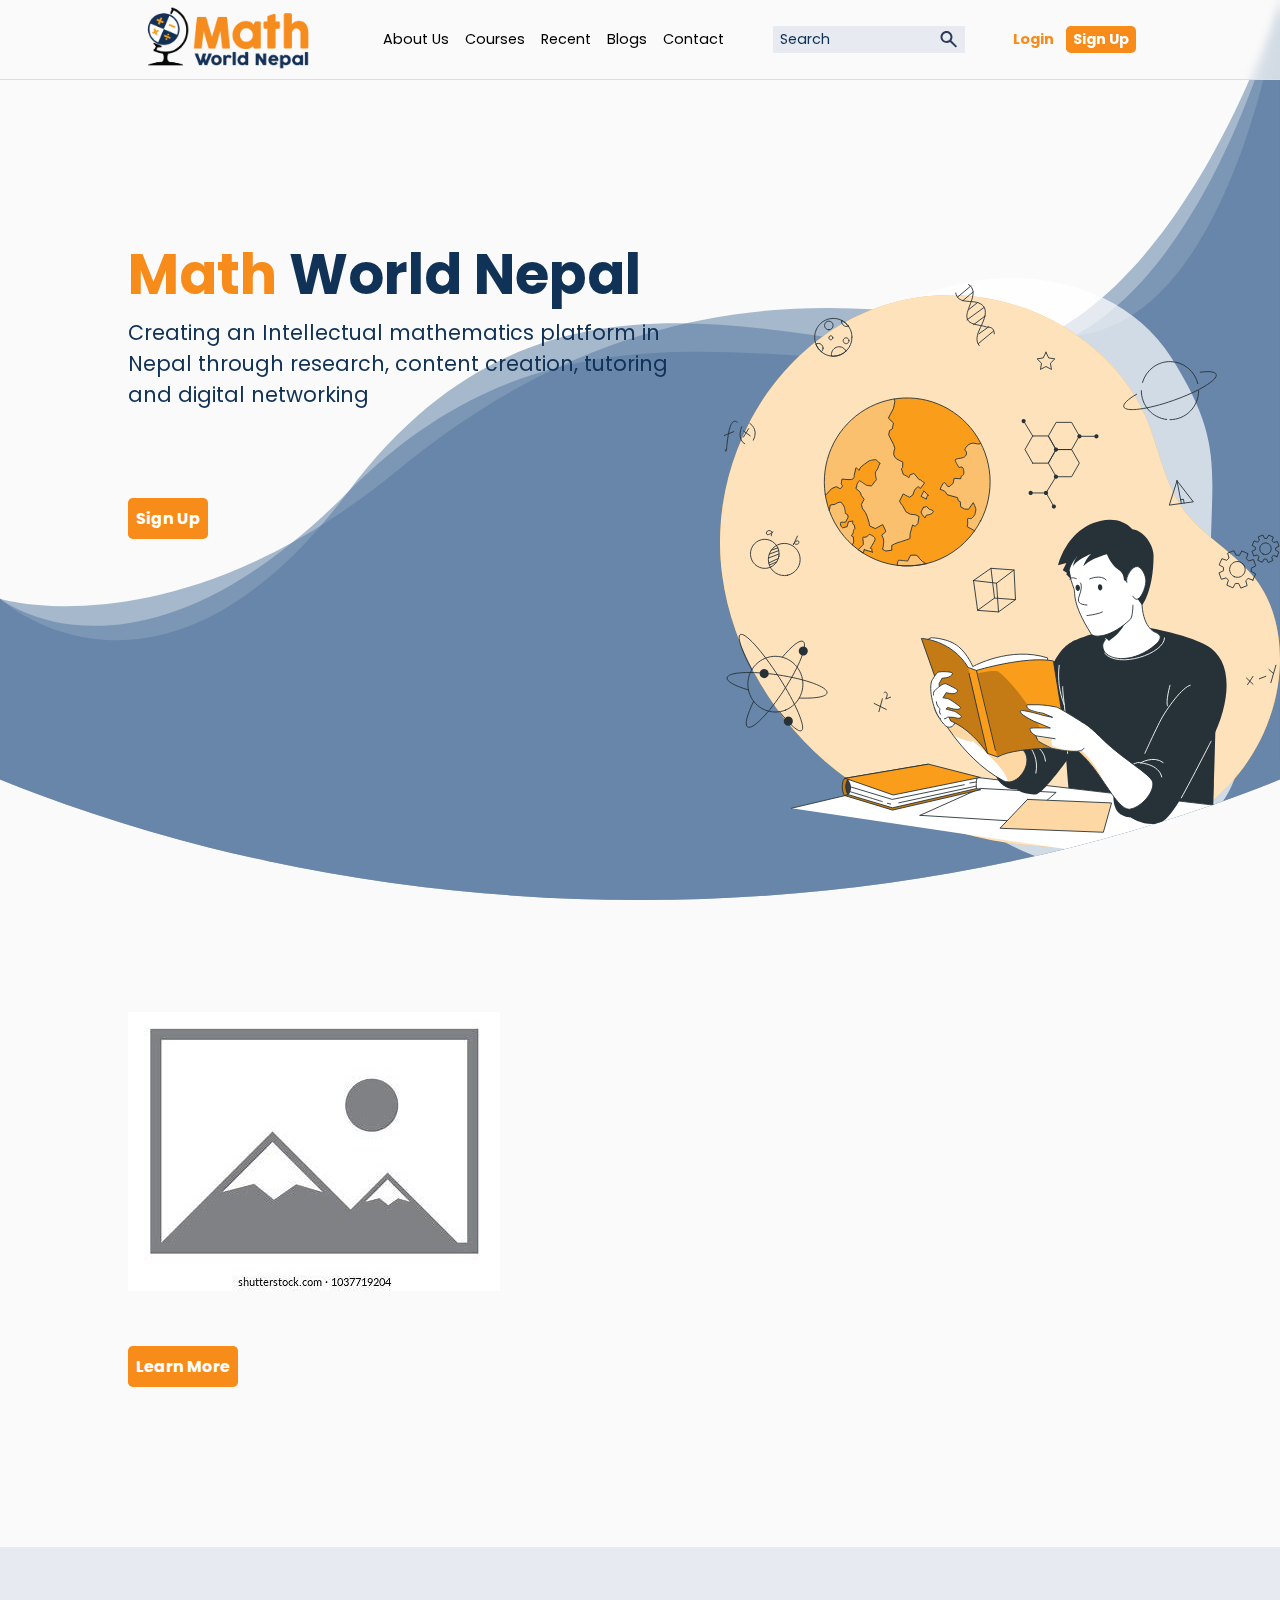
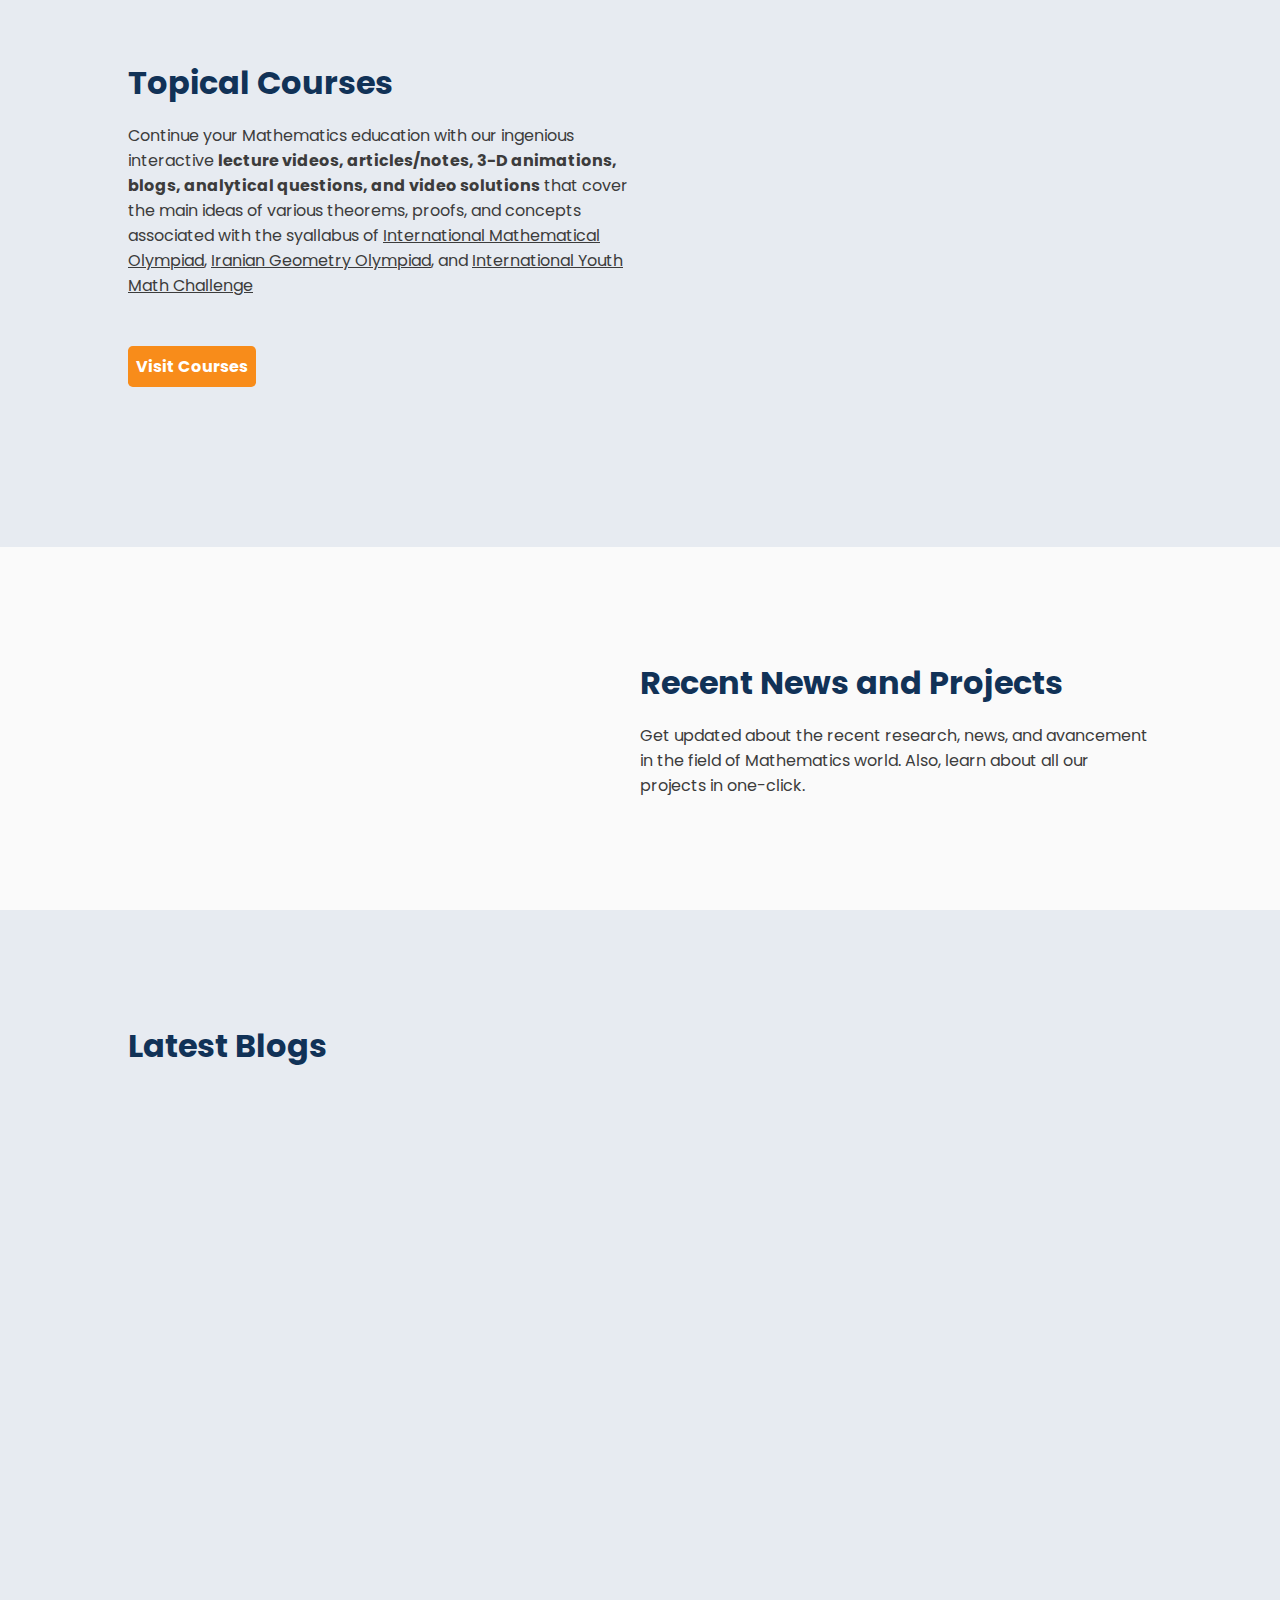
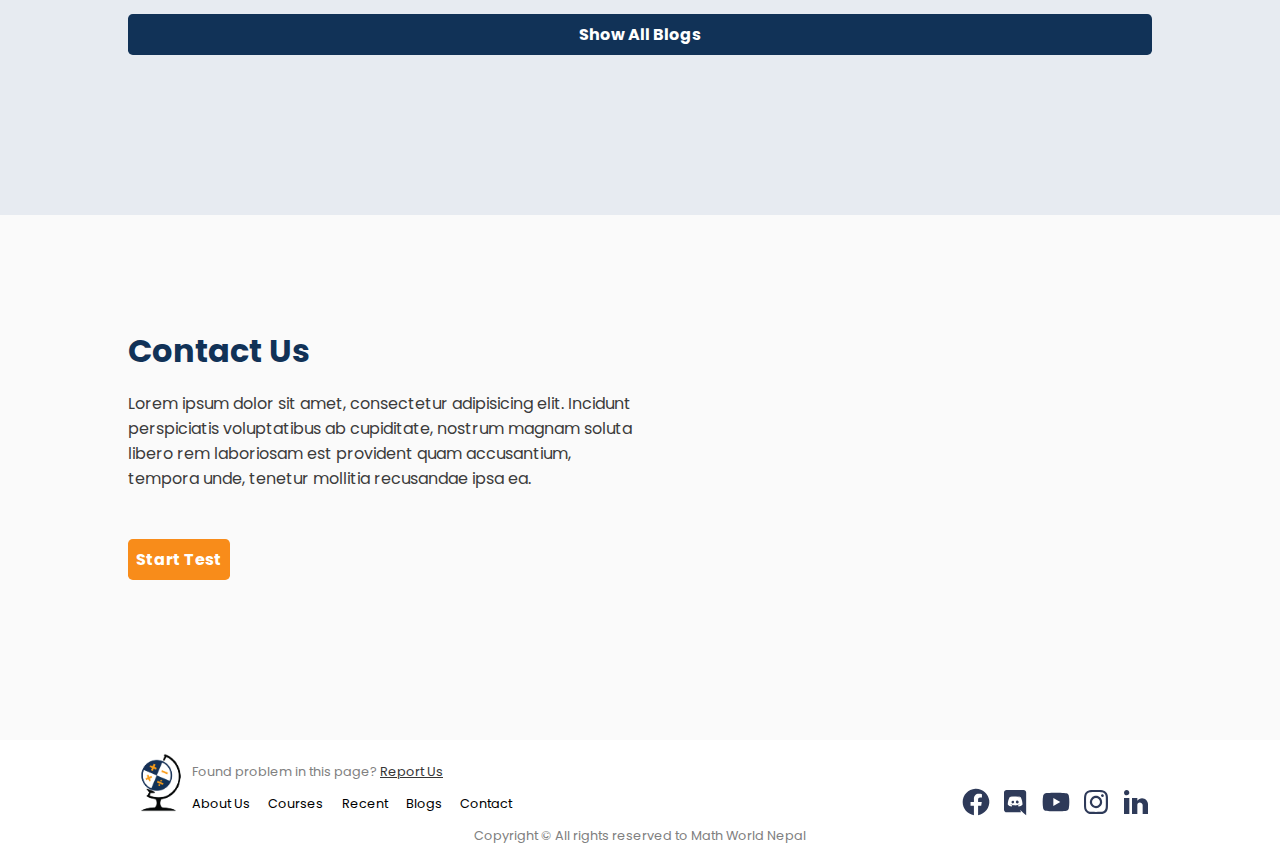
==== index.html @ f4b4bab0 "Additional Improvement on the landing page" ====
<!DOCTYPE html>
<html lang="en">
  <head>
    <meta charset="UTF-8" />
    <meta http-equiv="X-UA-Compatible" content="IE=edge" />
    <meta name="viewport" content="width=device-width, initial-scale=1.0" />
    <title>Math World Nepal</title>
    <link rel="stylesheet" href="./css/style.css" />
    <link rel="stylesheet" href="./css/index.css" />
    <link
      rel="shortcut icon"
      href="./images/footer-image.png"
      type="image/x-icon"
    />

    <link href="https://unpkg.com/aos@2.3.1/dist/aos.css" rel="stylesheet" />
  </head>
  <body>
    <div id="nav-bar">
      <span class="logo">
        <img src="./images/logo.png" alt="logo" />
      </span>

      <nav class="hidden">
        <ul>
          <li><a>About Us</a></li>
          <li><a>Courses</a></li>
          <li><a>Recent</a></li>
          <li><a>Blogs</a></li>
          <li><a>Contact</a></li>
        </ul>
      </nav>
      <div class="search-bar">
        <input type="text" name="search-value" placeholder="Search" />
        <img
          src="images/search-icon.svg"
          alt="search-icon"
          class="icon search-icon"
        />
      </div>
      <div id="account-login">
        <button class="secondary-button">Login</button>
        <button class="primary-button">Sign Up</button>
      </div>
      <i class="icon hamburger-icon"></i>
    </div>

    <section class="main">
      <header>
        <h1 class="title-text"><span class="math">Math</span> World Nepal</h1>
        <p>
          Creating an Intellectual mathematics platform in Nepal through
          research, content creation, tutoring and digital networking
        </p>
      </header>
      <button class="primary-button">Sign Up</button>
      <img
        src="./images/boy-reading-illustration.svg"
        alt="A boy reading a book"
        data-aos="fade-up-left"
        data-aos-easing="ease-out"
        data-aos-duration="2000"
      />
    </section>
    <section class="video-introduction">
      <img src="./images/placeholder-image.jpg" />
      <button class="primary-button">Learn More</button>
      <!-- indroduction video goes here -->
    </section>
    <section class="topical-courses">
      <h2>Topical Courses</h2>
      <p>
        Continue your Mathematics education with our ingenious interactive
        <span
          >lecture videos, articles/notes, 3-D animations, blogs, analytical
          questions, and video solutions</span
        >
        that cover the main ideas of various theorems, proofs, and concepts
        associated with the syallabus of
        <a href="https://www.imo-official.org" target="_blank"
          >International Mathematical Olympiad</a
        >,
        <a href="https://igo-official.ir" d target="_blank"
          >Iranian Geometry Olympiad</a
        >, and
        <a href="https://iymc.info/en/" target="_blank"
          >International Youth Math Challenge</a
        >
      </p>
      <button class="primary-button">Visit Courses</button>
      <div
        class="courses-image"
        data-aos="fade-down"
        data-aos-anchor-placement="center-bottom"
        data-aos-duration="1000"
        data-aos-easing="ease-out"
      >
        <div class="card">
          <img src="./images/geometry.png" alt="" />
          <h6>Geometry</h6>
          <ul>
            <li>Straight Lines</li>
            <li>Trigonometry</li>
            <li>Solution of Triangles</li>
            <li>Operation of Circles</li>
            <li>Theorems</li>
          </ul>
        </div>
        <div class="card">
          <img src="./images/algebra.png" alt="" />
          <h6>Algebra</h6>
          <ul>
            <li>Polynomials</li>
            <li>Quadratic Functions</li>
            <li>Maxima and Minia</li>
            <li>Solving Graphically</li>
            <li>RM-HM-GM-HM</li>
          </ul>
        </div>
        <div class="card">
          <img src="./images/combinatorics.png" alt="" />
          <h6>Combinatorics</h6>
          <ul>
            <li>Set Theory</li>
            <li>Probability</li>
            <li>Permutations</li>
            <li>Combinations</li>
            <li>Graph Theory</li>
          </ul>
        </div>
        <div class="card">
          <img src="./images/numbertheory.png" alt="" />
          <h6>Number Theory</h6>
          <ul>
            <li>Divisibility</li>
            <li>GCD and LCM</li>
            <li>Modular Arithmetic</li>
            <li>Fermat's Theorem</li>
            <li>Diophintine Equations</li>
          </ul>
        </div>
      </div>
    </section>
    <section class="video-lectures">
      <h2>Recent News and Projects</h2>
      <p>
        Get updated about the recent research, news, and avancement in the field
        of Mathematics world. Also, learn about all our projects in one-click.
      </p>
    </section>
    <section class="blogs">
      <h2>Latest Blogs</h2>
      <div class="container">
        <div
          class="blog-card"
          data-aos="fade-left"
          data-aos-duration="600"
          data-aos-anchor-placement="top-bottom"
          data-aos-delay="100"
        >
          <img src="images/placeholder-image.jpg" />
          <h4>Heading/Title</h4>
          <p>
            Lorem ipsum dolor sit amet consectetur, adipisicing elit. Ab fuga
            expedita eum explicabo obcaecati recusandae quas error,
            exercitationem hic incidunt eligendi, pariatur dolore cumque beatae,
            facere impedit officiis dolores temporibus! Magnam reprehenderit
            doloribus provident beatae, aperiam dolorem ipsum corrupti explicabo
            officiis iste rerum, eos fugit accusamus deserunt sint excepturi
            distinctio aliquid veritatis iure ab ipsa quo molestiae vel. Sint,
            quia!
          </p>
          <div class="author-details">
            <img class="profile-pic" src="images/user-circle-icon.svg" />
            <span><b class="author-name">Name Surname</b> on</span>
            <span class="publish-date">9 May, 2021</span>
          </div>
        </div>
      </div>
      <button class="primary-button">Show All Blogs</button>
    </section>
    <section class="quiz">
      <h2>Contact Us</h2>
      <p>
        Lorem ipsum dolor sit amet, consectetur adipisicing elit. Incidunt
        perspiciatis voluptatibus ab cupiditate, nostrum magnam soluta libero
        rem laboriosam est provident quam accusantium, tempora unde, tenetur
        mollitia recusandae ipsa ea.
      </p>
      <button class="primary-button">Start Test</button>
    </section>
    <footer class="page-footer">
      <span class="logo">
        <img src="./images/footer-image.png" alt="logo" />
      </span>
      <span class="report-message"
        >Found problem in this page? <a>Report Us</a></span
      >
      <nav>
        <ul class="page-links">
          <li><a>About Us</a></li>
          <li><a>Courses</a></li>
          <li><a>Recent</a></li>
          <li><a>Blogs</a></li>
          <li><a>Contact</a></li>
        </ul>
        <ul class="social-links">
          <li>
            <a
              ><img
                class="icon facebook"
                src="/images/social-media-icons.svg"
                alt="facebook"
            /></a>
          </li>
          <li>
            <a
              ><img
                class="icon discord"
                src="/images/social-media-icons.svg"
                alt="discord"
            /></a>
          </li>
          <li>
            <a
              ><img
                class="icon youtube"
                src="/images/social-media-icons.svg"
                alt="youtube"
            /></a>
          </li>
          <li>
            <a
              ><img
                class="icon instagram"
                src="/images/social-media-icons.svg"
                alt="instagram"
            /></a>
          </li>
          <li>
            <a
              ><img
                class="icon linkedin"
                src="/images/social-media-icons.svg"
                alt="linkedin"
            /></a>
          </li>
        </ul>
      </nav>
      <span class="copyright-text"
        >Copyright &copy; All rights reserved to Math World Nepal</span
      >
    </footer>
    <script src="https://unpkg.com/aos@2.3.1/dist/aos.js"></script>
    <script src="script/style.js"></script>
    <script>
      AOS.init();
    </script>
  </body>
</html>
---- css/style.css ----
@import url("https://fonts.googleapis.com/css2?family=Poppins:ital,wght@0,400;0,700;1,400&display=swap");

*,
*::before,
*::after {
  padding: 0;
  margin: 0;
  box-sizing: border-box;
}
:root {
  font-size: 16px;
  --bg-color-body: #fafafa;
  --bg-color-second: #e7ebf1;
  --color-accent: #f88c1a;
  --color-header: #113257;
}
body {
  font-family: "Poppins", sans-serif;
  background-color: var(--bg-color-body);
}

#nav-bar {
  width: 100%;
  height: 3rem;
  padding: 0 1rem;
  border-bottom: 1px solid #dedede;
  background-color: #fafafabb;
  backdrop-filter: blur(4px);

  display: flex;
  flex-flow: row nowrap;
  align-items: center;

  position: fixed;
  top: 0;
  z-index: 1;
}
#nav-bar > * {
  margin-right: 1rem;
}
#nav-bar > *:last-child {
  margin-right: 0;
}
#nav-bar .logo {
  height: 100%;
  margin-right: auto;
  cursor: pointer;
}
#nav-bar .logo img {
  height: 100%;
}
#nav-bar .search-bar input {
  display: none;
  background-color: #e7ebf1;
  height: 1.7rem;
  width: 100%;
  border: unset;
  padding: 0 0.5em;
  font: inherit;
}
#nav-bar .search-bar .icon {
  width: 2rem;
  height: 2rem;
  display: block;
}
#nav-bar .search-bar input::placeholder {
  color: var(--color-header);
}

#nav-bar nav.hidden {
  clip-path: circle(0 at 90% -1rem);
}
#nav-bar nav {
  display: block;
  clip-path: circle(110vh at 90% -1rem);
  margin: 3rem 0 0 0;
  position: fixed;
  top: 0;
  right: 0;
  width: 15rem;
  height: 100vh;
  z-index: 5;
  background-color: #dedede;
  opacity: 0.9;
  transition: clip-path 0.1s ease-in-out;
}
#nav-bar nav ul {
  width: 100%;
  list-style: none;
}
#nav-bar nav ul li {
  width: 100%;
  height: 3rem;
  line-height: 3rem;
  text-align: right;
}
#nav-bar nav ul li a {
  display: block;
  text-decoration: none;
  font: inherit;
  width: 100%;
  height: 100%;
  cursor: pointer;
  padding-right: 1rem;
}
#nav-bar nav ul li a:hover {
  background: #ffffff65;
}

#account-login {
  cursor: pointer;
}
#account-login::before {
  content: "";
  width: 2rem;
  height: 2rem;
  display: block;
  background-image: url(../images/user-circle-icon.svg);
  background-position: center;
  background-size: contain;
}
#account-login > button {
  display: none;
  padding: 0.2em 0.5em;
}
#nav-bar .icon {
  cursor: pointer;
}

/*  Math World title text style*/
.title-text {
  color: var(--color-header);
  font-weight: bold;
}
.title-text .math {
  color: var(--color-accent);
}

/*   Icons any <i> having icon class*/
i.icon {
  display: block;
  height: 2rem;
  width: 2rem;
  background-position: center;
  background-size: contain;
  background-repeat: no-repeat;
}
i.icon.search-icon {
  background-image: url(../images/search-icon.svg);
}
i.icon.hamburger-icon {
  background-image: url(../images/hamburger-icon.svg);
}
i.icon.hamburger-icon.active {
  /*image changes to cross when active*/
  background-image: url(../images/close_big.svg);
}

/* Buttons  */
button,
.button {
  font: inherit;
  font-weight: bold;
  padding: 0.5em;
  border: unset;
  border-radius: 0.3rem;
  cursor: pointer;
}
button.disabled,
.button.disabled {
  filter: saturate(0.1);
}

button.primary-button,
.button.primary-button {
  color: white;
  background-color: var(--color-accent);
}
button.primary-button:hover,
.button.primary-button:hover {
  filter: brightness(0.95);
}

button.secondary-button,
.button.secondary-button {
  color: var(--color-accent);
  background: transparent;
}
button.secondary-button:hover,
.button.secondary-button:hover {
  text-decoration: underline;
}

/* footer  */
.page-footer {
  display: grid;
  grid:
    "logo report" 2rem
    "logo nav" 2rem
    "copyright copyright" 2rem
    / 4rem auto;
  align-items: center;

  padding: 1rem;
  background-color: white;
  font-size: 0.8rem;
}
.page-footer > .logo {
  grid-area: logo;
}
.page-footer > .logo > img {
  width: 100%;
}
.page-footer > .report-message {
  grid-area: report;
  color: #818181;
}
.page-footer > .report-message a {
  color: #363636;
  text-decoration: underline;
}

.page-footer > nav {
  grid-area: nav;

  display: flex;
  flex-flow: row wrap;
  justify-content: space-between;
}
.page-footer > nav > ul {
  display: flex;
  list-style: none;
  justify-content: space-between;
  align-items: center;
}
.page-footer .page-links {
  flex-basis: 20rem;
  margin-right: 2rem;
}
.page-footer .social-links {
  flex-basis: 12rem;
}

.social-links .icon {
  width: 1.5rem;
  height: 1.5rem;
  object-fit: cover;
}
.icon.facebook {
  object-position: 0% 0%;
}
.icon.discord {
  object-position: 25% 0%;
}
.icon.youtube {
  object-position: 50% 0%;
}
.icon.instagram {
  object-position: 75% 0%;
}
.icon.linkedin {
  object-position: 100% 0%;
}

.page-footer > .copyright-text {
  grid-area: copyright;
  text-align: center;

  color: #808080;
}

@media screen and (min-width: 425px) {
  #nav-bar .search-bar {
    flex: 1 0 6rem;
    max-width: 12rem;
    position: relative;
  }
  #nav-bar .search-bar input {
    display: unset;
  }
  #nav-bar .search-bar .icon {
    height: 1.5rem;
    position: absolute;
    top: 0.1rem;
    right: 0;
  }
}

@media screen and (min-width: 1077px) {
  #nav-bar {
    height: 5rem;
    font-size: 0.9rem;

    justify-content: space-between;
  }
  #nav-bar .logo {
    max-height: 100%;
    margin-right: 0.5rem;
  }
  #nav-bar .logo img {
    height: 100%;
  }

  #nav-bar nav.hidden {
    clip-path: unset;
  }
  #nav-bar nav {
    margin: 0 1rem;
    clip-path: unset;
    position: static;
    width: unset;
    height: unset;
    z-index: 0;
    background-color: transparent;
    opacity: 1;
  }
  #nav-bar nav ul {
    width: unset;
    list-style: none;
    display: flex;
    justify-content: space-between;
    align-items: center;
  }
  #nav-bar nav ul li {
    width: unset;
    height: unset;
    line-height: unset;
    text-align: left;
    margin: 0 0.5rem;
  }
  #nav-bar nav ul li a {
    width: auto;
    height: auto;
    padding: 0;
  }
  #nav-bar nav ul li a:hover {
    background: transparent;
    text-decoration: underline;
  }

  #account-login {
    cursor: default;
  }
  #account-login::before {
    display: none;
  }
  #account-login > button {
    display: unset;
  }
  #nav-bar .icon.hamburger-icon {
    display: none;
  }

  .page-footer {
    padding-left: 10vw;
    padding-right: 10vw;
  }
  .page-footer .social-links .icon {
    width: 2rem;
    height: 2rem;
  }
}

@media screen and (min-width: 930px) {
  #nav-bar {
    padding: 0 10vw;
  }
}
---- css/index.css ----
section {
  width: 100%;
  padding: 5rem 0;
  overflow: hidden;
}
section h2 {
  color: var(--color-header);
  font-size: 2rem;
  font-weight: bold;
  text-align: center;
  margin: 0 0 3rem 0;
}
section p {
  text-align: center;
  margin: 1rem;
  color: #3c3c3c;
  overflow: hidden;
}
section button {
  display: block;
  margin: 2rem auto;
}
section.main {
  height: 100vh;
  min-height: 40rem;
  color: var(--color-header);
  clip-path: ellipse(100vmax 100% at 50% 0%);

  background-image: url(../images/background.svg);
  background-repeat: no-repeat;
  background-size: cover;
}
section.main header .title-text {
  font-size: 2rem;
  text-align: center;
}
section.main header p {
  color: var(--color-header);
  font-size: 1.2rem;
  margin: 1rem 2rem 2rem 2rem;
}
section.main button {
  display: none;
}
section.main img {
  display: block;
  margin: auto;
  width: 100vmin;
  max-width: 35rem;
}

section.topical-courses {
  background-color: var(--bg-color-second);
  overflow: visible;
}

section.topical-courses span {
  font-weight: bold;
}
section.topical-courses a {
  color: inherit;
}
section.topical-courses a:hover {
  background: #ffffff65;
}
section.topical-courses .courses-image {
  width: 15rem;
  height: 23rem;
  margin: 4rem auto -8rem auto;

  display: grid;
  grid-template: 1fr 1fr/ 1fr 1fr;
  grid-gap: 1rem;
}
section.topical-courses .courses-image .card {
  font-size: 0.5rem;
  background-color: var(--bg-color-second);
  border-radius: 0.5rem;
  overflow: hidden;
  position: relative;
  box-shadow: 0 0 2rem -1rem;
}
section.topical-courses .courses-image .card img {
  width: 100%;
}
section.topical-courses .courses-image .card h6 {
  color: #000;
  font-size: 0.7rem;
  font-weight: bold;
  margin: 0 0.5rem;
}
section.topical-courses .courses-image .card ul {
  color: black;
  list-style-position: inside;
  list-style-type: disc;
  margin-left: 0.5rem;
}

section.blogs {
  background-color: var(--bg-color-second);
}
section.blogs button {
  width: 17rem;
  background-color: var(--color-header);
}

.blog-card {
  margin: auto;
  width: 17rem;
  height: 30rem;
  border-radius: 1rem;
  overflow: hidden;
  box-shadow: 0 0.5rem 1.5rem -0.5rem;

  display: flex;
  flex-flow: column nowrap;
  justify-content: space-between;
}
.blog-card > img {
  width: 100%;
  height: 40%;
  object-fit: cover;
}
.blog-card h4 {
  margin: 0.5rem 1rem;
  font-size: 1.2rem;
  font-weight: bold;
}
.blog-card p {
  flex: 4rem 1 0;

  margin: 0.5rem 1rem;
  text-align: left;
  font-size: 0.9em;
}
.blog-card .author-details {
  height: 2rem;
  margin: 1rem 0;

  font-size: 0.76em;
  color: #777;

  display: grid;
  grid-template: 1fr 1fr / 3rem auto;
}
.blog-card .author-details .profile-pic {
  grid-row: 1 / -1;
  width: 100%;
  height: 100%;
}
.blog-card .author-details .author-name {
  font-weight: bold;
  color: var(--color-header);
}
.blog-card .author-details .publish-date {
  font-weight: bold;
}

@media screen and (min-width: 770px) {
  section {
    padding: 7rem 10vw;
  }
  section > h2 {
    color: var(--color-header);
    font-size: 2rem;
    text-align: left;
    width: 50%;
    margin-bottom: 1rem;
  }
  section > p {
    text-align: left;
    margin: 0rem;
    width: 50%;
  }
  section button {
    display: block;
    margin: 3rem 0;
  }
  section.main {
    display: grid;
    grid-template: 1fr 1fr/ 60%;
    margin-right: 0;
    position: relative;
  }
  section.main header {
    align-self: center;
  }
  section.main header .title-text {
    text-align: left;
    font-size: 3.5rem;
    margin-top: 5rem;
    width: 95%;
  }
  section.main header p {
    text-align: left;
    font-size: 1.3rem;
    margin: 0;
    width: 90%;
  }
  section.main button {
    display: unset;
    align-self: flex-start;
    justify-self: flex-start;
  }
  section.main img {
    position: absolute;
    z-index: -1;
    bottom: 2rem;
    right: 0;
    width: 45%;
  }

  section.topical-courses .courses-image {
    width: 18rem;
    height: 27rem;
    margin: -15rem 0 -12rem auto;
  }
  section.topical-courses .courses-image .card {
    font-size: 0.65rem;
  }
  section.topical-courses .courses-image .card img {
    width: 100%;
  }
  section.topical-courses .courses-image .card h6 {
    font-size: 0.8rem;
  }

  section.video-lectures > h2,
  section.video-lectures > p {
    margin-right: 0;
    margin-left: auto;
  }

  section.blogs {
    background-color: var(--bg-color-second);
  }
  section.blogs button {
    width: 100%;
  }
}
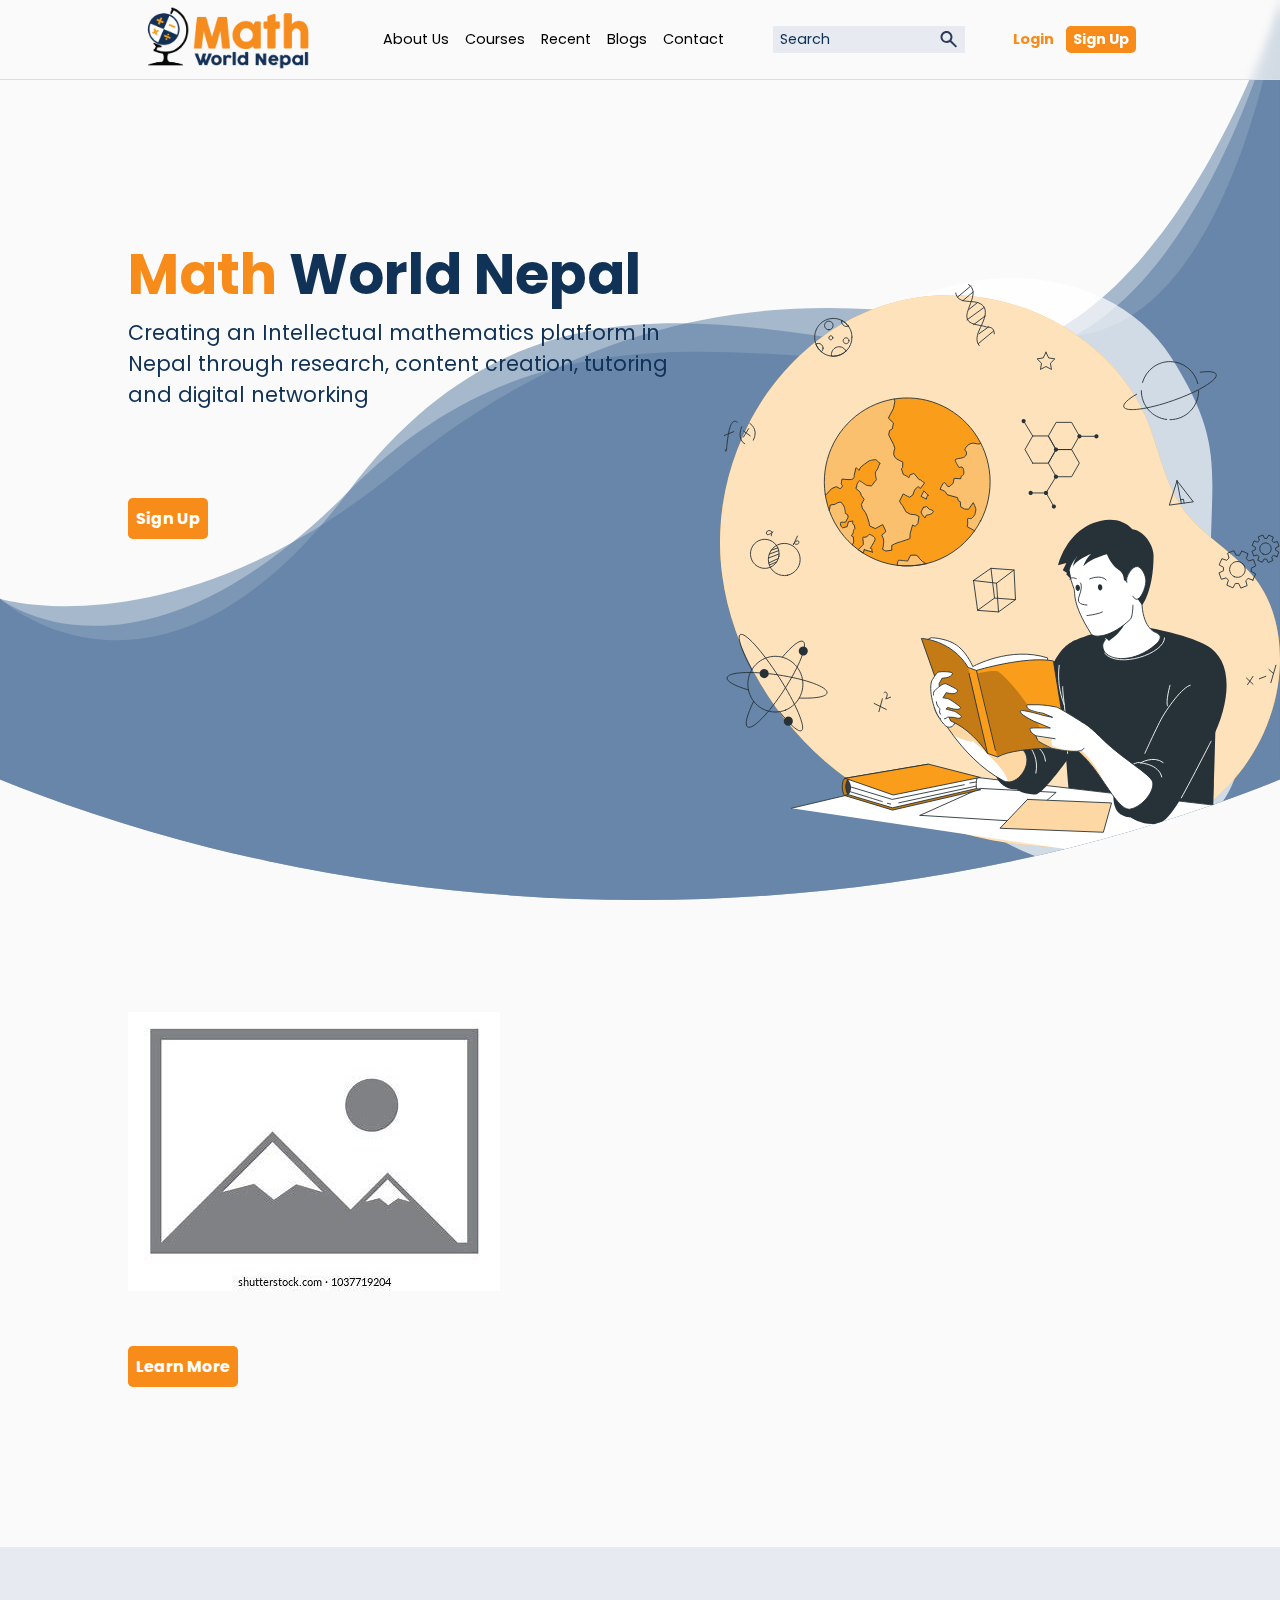
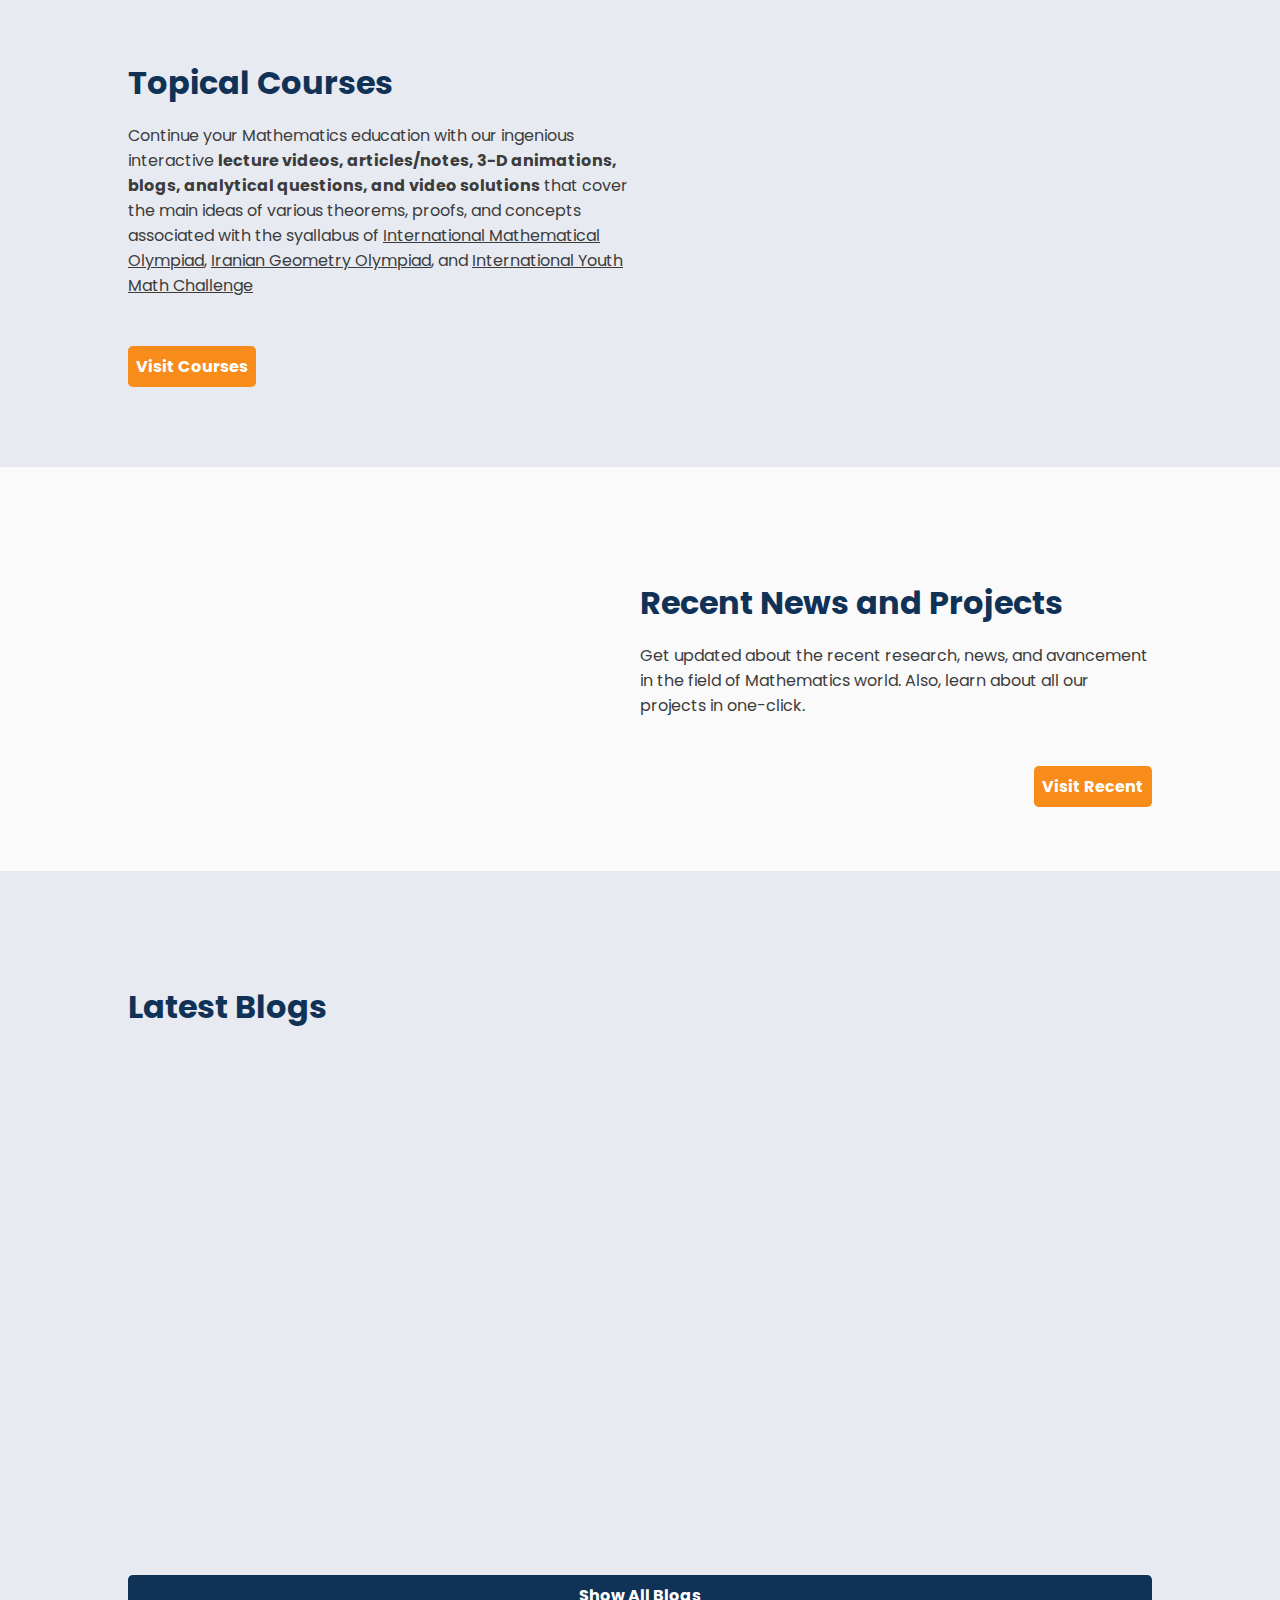
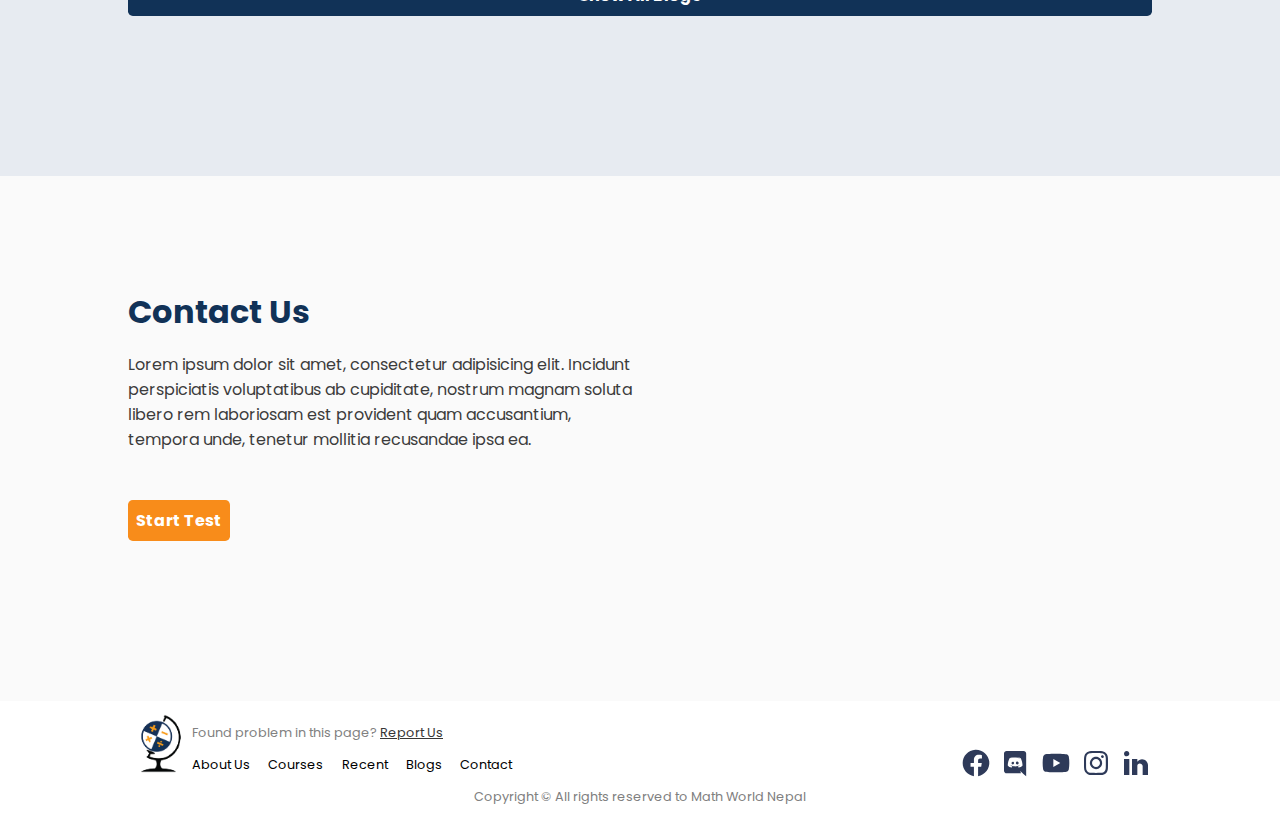
==== commit 66332881: "Additional improvements in the index page" ====
--- a/index.html
+++ b/index.html
@@ -141,12 +141,43 @@
         </div>
       </div>
     </section>
-    <section class="video-lectures">
+    <section class="recent">
       <h2>Recent News and Projects</h2>
       <p>
         Get updated about the recent research, news, and avancement in the field
         of Mathematics world. Also, learn about all our projects in one-click.
       </p>
+      <button class="primary-button">Visit Recent</button>
+      <div
+        class="courses-image card-second-variant"
+        data-aos="fade-down"
+        data-aos-anchor-placement="center-bottom"
+        data-aos-duration="1000"
+        data-aos-easing="ease-out"
+      >
+        <div class="card">
+          <img src="./images/geometry.png" alt="" />
+          <h6>Geometry</h6>
+          <ul>
+            <li>Straight Lines</li>
+            <li>Trigonometry</li>
+            <li>Solution of Triangles</li>
+            <li>Operation of Circles</li>
+            <li>Theorems</li>
+          </ul>
+        </div>
+        <div class="card">
+          <img src="./images/geometry.png" alt="" />
+          <h6>Geometry</h6>
+          <ul>
+            <li>Straight Lines</li>
+            <li>Trigonometry</li>
+            <li>Solution of Triangles</li>
+            <li>Operation of Circles</li>
+            <li>Theorems</li>
+          </ul>
+        </div>
+      </div>
     </section>
     <section class="blogs">
       <h2>Latest Blogs</h2>
--- a/css/index.css
+++ b/css/index.css
@@ -63,7 +63,7 @@
 section.topical-courses a:hover {
   background: #ffffff65;
 }
-section.topical-courses .courses-image {
+.courses-image {
   width: 15rem;
   height: 23rem;
   margin: 4rem auto -8rem auto;
@@ -72,7 +72,7 @@
   grid-template: 1fr 1fr/ 1fr 1fr;
   grid-gap: 1rem;
 }
-section.topical-courses .courses-image .card {
+.courses-image .card {
   font-size: 0.5rem;
   background-color: var(--bg-color-second);
   border-radius: 0.5rem;
@@ -80,22 +80,35 @@
   position: relative;
   box-shadow: 0 0 2rem -1rem;
 }
-section.topical-courses .courses-image .card img {
-  width: 100%;
-}
-section.topical-courses .courses-image .card h6 {
+.courses-image .card img {
+  width: 100%;
+}
+.courses-image .card h6 {
   color: #000;
   font-size: 0.7rem;
   font-weight: bold;
   margin: 0 0.5rem;
 }
-section.topical-courses .courses-image .card ul {
+.courses-image .card ul {
   color: black;
   list-style-position: inside;
   list-style-type: disc;
   margin-left: 0.5rem;
 }
 
+section.recent {
+  overflow: visible;
+  padding-bottom: 0;
+}
+
+.card-second-variant {
+  height: 34rem;
+  width: 25rem;
+  /* display: flex;
+  flex-direction: row;
+  margin-bottom: 0; */
+  /* yet left to be defined properly */
+}
 section.blogs {
   background-color: var(--bg-color-second);
 }
@@ -210,19 +223,28 @@
     width: 45%;
   }
 
-  section.topical-courses .courses-image {
+  .courses-image {
     width: 18rem;
     height: 27rem;
-    margin: -15rem 0 -12rem auto;
-  }
-  section.topical-courses .courses-image .card {
+    margin: -20rem 0 -12rem auto;
+  }
+
+  .courses-image .card {
     font-size: 0.65rem;
   }
-  section.topical-courses .courses-image .card img {
+  .courses-image .card img {
     width: 100%;
   }
-  section.topical-courses .courses-image .card h6 {
+  .courses-image .card h6 {
     font-size: 0.8rem;
+  }
+  .recent p,
+  .recent h2,
+  .recent button {
+    margin-left: auto;
+  }
+  .card-second-variant {
+    margin: -10rem auto -16rem 0;
   }
 
   section.video-lectures > h2,
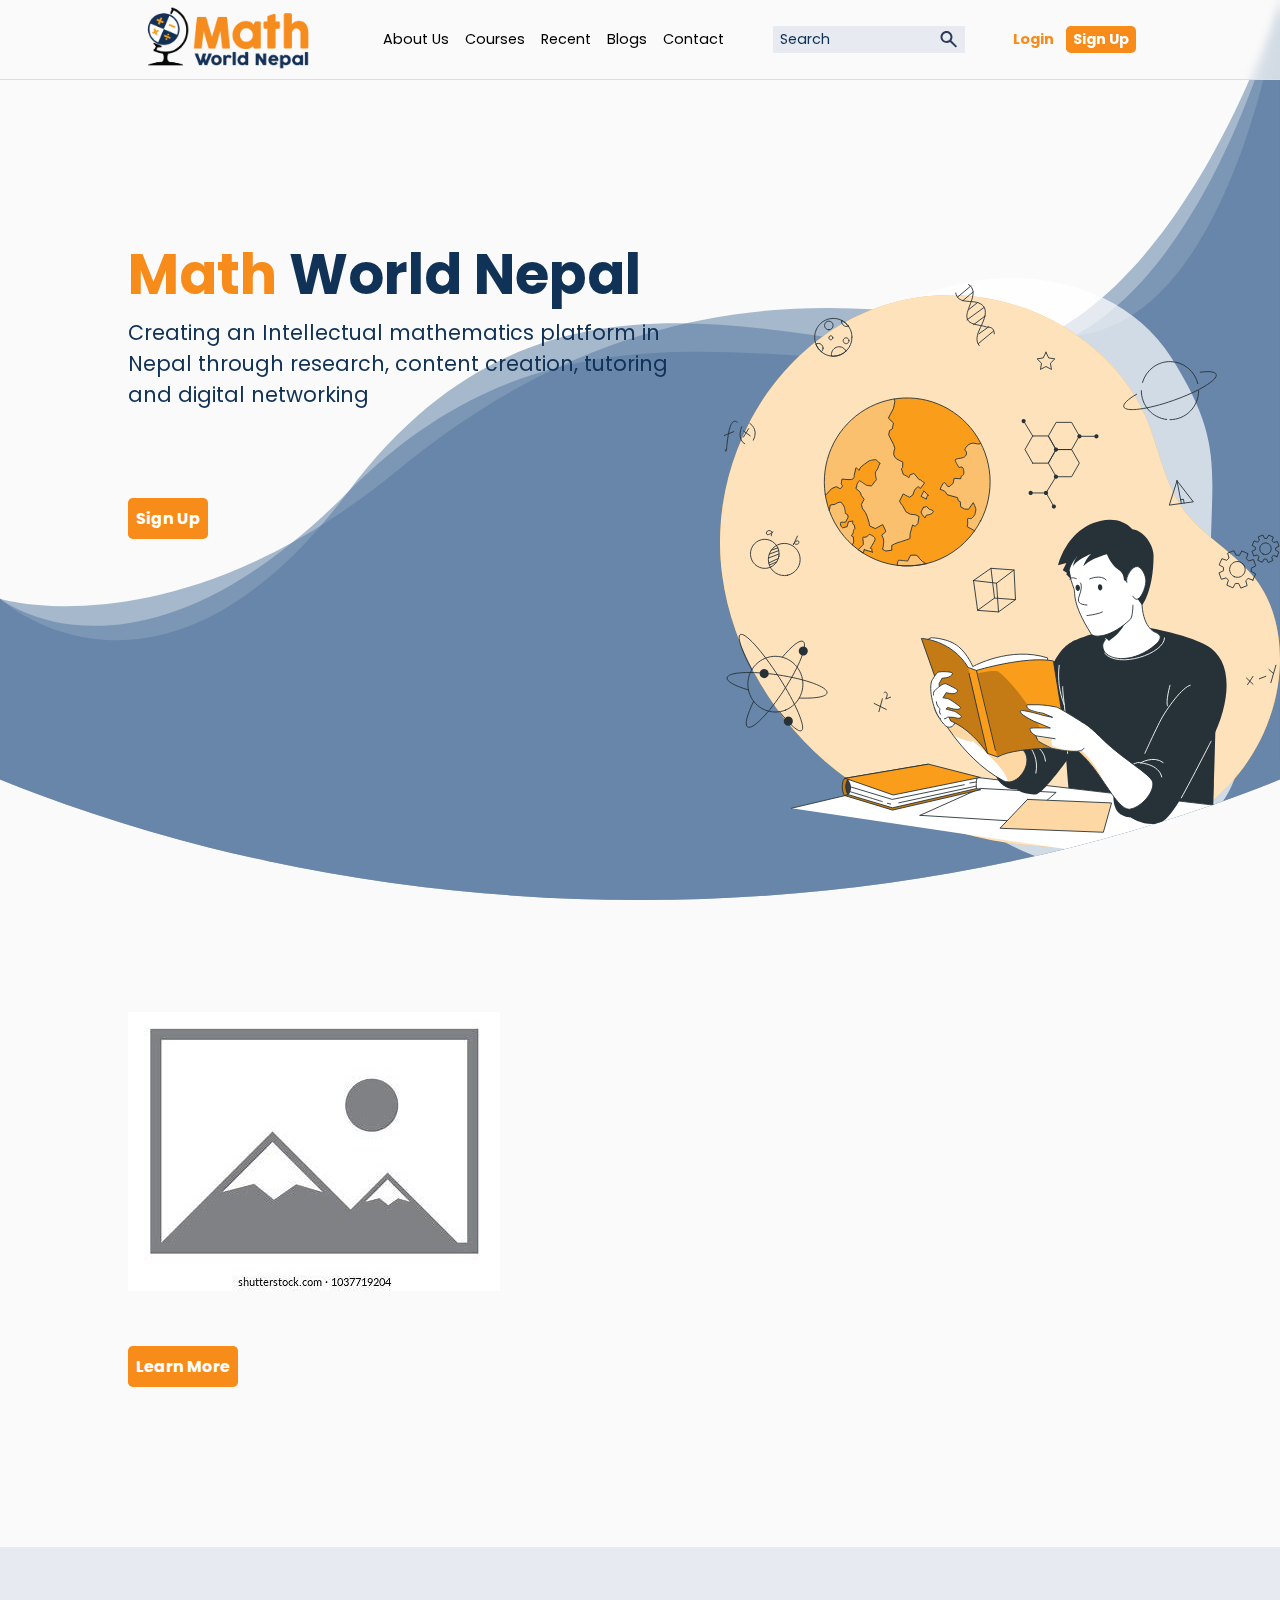
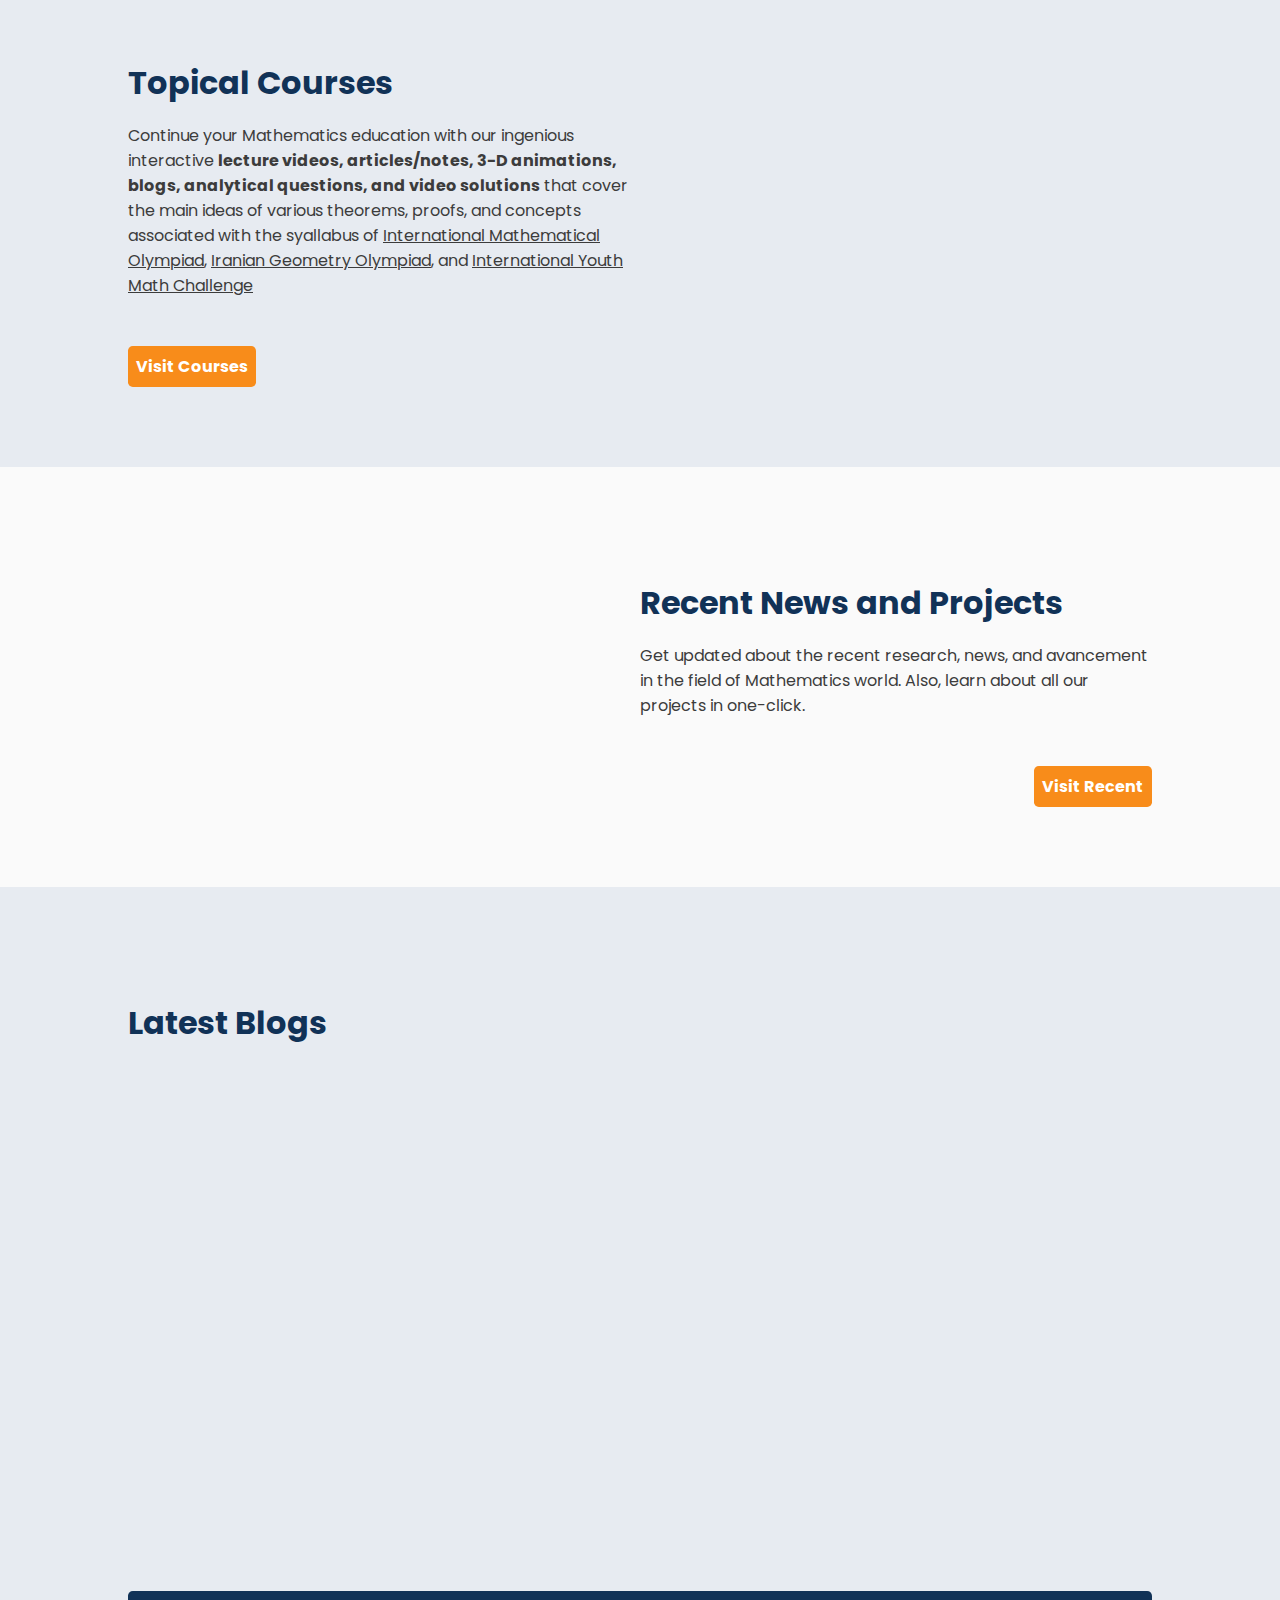
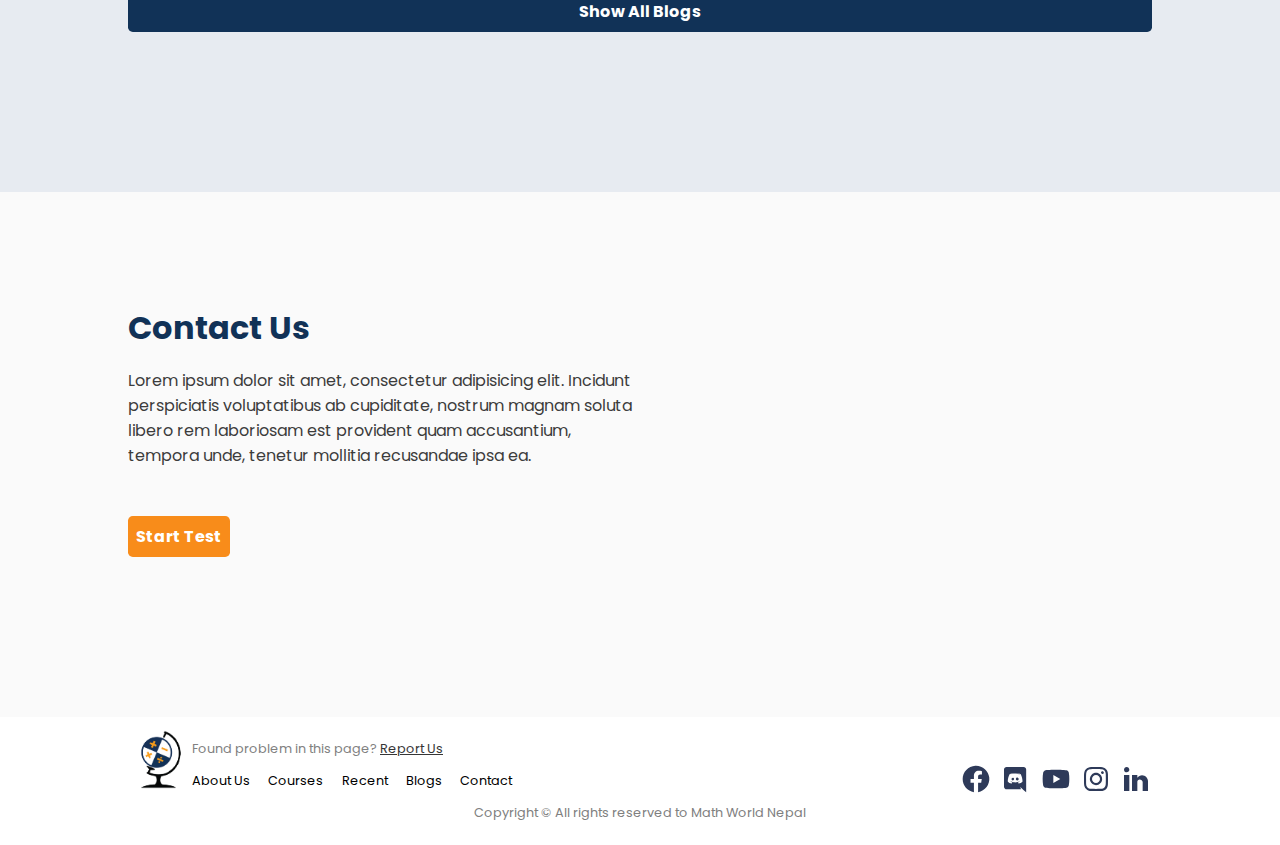
==== commit e13cf9b3: "Additional improvement in the design of index page" ====
--- a/index.html
+++ b/index.html
@@ -149,33 +149,19 @@
       </p>
       <button class="primary-button">Visit Recent</button>
       <div
-        class="courses-image card-second-variant"
+        class="recent-image"
         data-aos="fade-down"
         data-aos-anchor-placement="center-bottom"
         data-aos-duration="1000"
         data-aos-easing="ease-out"
       >
-        <div class="card">
-          <img src="./images/geometry.png" alt="" />
-          <h6>Geometry</h6>
-          <ul>
-            <li>Straight Lines</li>
-            <li>Trigonometry</li>
-            <li>Solution of Triangles</li>
-            <li>Operation of Circles</li>
-            <li>Theorems</li>
-          </ul>
-        </div>
-        <div class="card">
-          <img src="./images/geometry.png" alt="" />
-          <h6>Geometry</h6>
-          <ul>
-            <li>Straight Lines</li>
-            <li>Trigonometry</li>
-            <li>Solution of Triangles</li>
-            <li>Operation of Circles</li>
-            <li>Theorems</li>
-          </ul>
+        <div class="variant-card">
+          <embed src="./images/iymc-update.gif" alt="" />
+          <h6>Update about IYMC-2019</h6>
+        </div>
+        <div class="variant-card">
+          <img src="./images/elearning-module.gif" alt="" />
+          <h6>Project: E-learning Module</h6>
         </div>
       </div>
     </section>
--- a/css/index.css
+++ b/css/index.css
@@ -72,24 +72,25 @@
   grid-template: 1fr 1fr/ 1fr 1fr;
   grid-gap: 1rem;
 }
-.courses-image .card {
+.card {
   font-size: 0.5rem;
   background-color: var(--bg-color-second);
   border-radius: 0.5rem;
   overflow: hidden;
   position: relative;
   box-shadow: 0 0 2rem -1rem;
-}
-.courses-image .card img {
-  width: 100%;
-}
-.courses-image .card h6 {
+  height: 100%;
+}
+.card img {
+  width: 100%;
+}
+.card h6 {
   color: #000;
   font-size: 0.7rem;
   font-weight: bold;
   margin: 0 0.5rem;
 }
-.courses-image .card ul {
+.card ul {
   color: black;
   list-style-position: inside;
   list-style-type: disc;
@@ -98,16 +99,34 @@
 
 section.recent {
   overflow: visible;
-  padding-bottom: 0;
-}
-
-.card-second-variant {
-  height: 34rem;
-  width: 25rem;
-  /* display: flex;
+}
+.recent-image {
+  width: 18rem;
+  height: 20rem;
+  margin: 4rem auto -20rem auto;
+  display: flex;
   flex-direction: row;
-  margin-bottom: 0; */
-  /* yet left to be defined properly */
+  grid-gap: 1rem;
+}
+.variant-card {
+  height: 39%;
+  font-size: 0.5rem;
+  background-color: var(--bg-color-second);
+  border-radius: 0.5rem;
+  overflow: hidden;
+  position: relative;
+  box-shadow: 0 0 2rem -1rem;
+}
+
+.variant-card img,
+.variant-card embed {
+  width: 100%;
+}
+.variant-card h6 {
+  color: #000;
+  font-size: 0.75rem;
+  font-weight: bold;
+  margin: 0 0.5rem;
 }
 section.blogs {
   background-color: var(--bg-color-second);
@@ -229,13 +248,13 @@
     margin: -20rem 0 -12rem auto;
   }
 
-  .courses-image .card {
+  .card {
     font-size: 0.65rem;
   }
-  .courses-image .card img {
+  .card img {
     width: 100%;
   }
-  .courses-image .card h6 {
+  .card h6 {
     font-size: 0.8rem;
   }
   .recent p,
@@ -243,8 +262,18 @@
   .recent button {
     margin-left: auto;
   }
-  .card-second-variant {
-    margin: -10rem auto -16rem 0;
+  .variant-card {
+    height: 46%;
+  }
+  .recent-image {
+    margin: -20rem auto -12rem 0;
+    width: 18rem;
+    height: 27rem;
+    flex-direction: column;
+  }
+
+  .recent-image h6 {
+    font-size: 0.9rem;
   }
 
   section.video-lectures > h2,
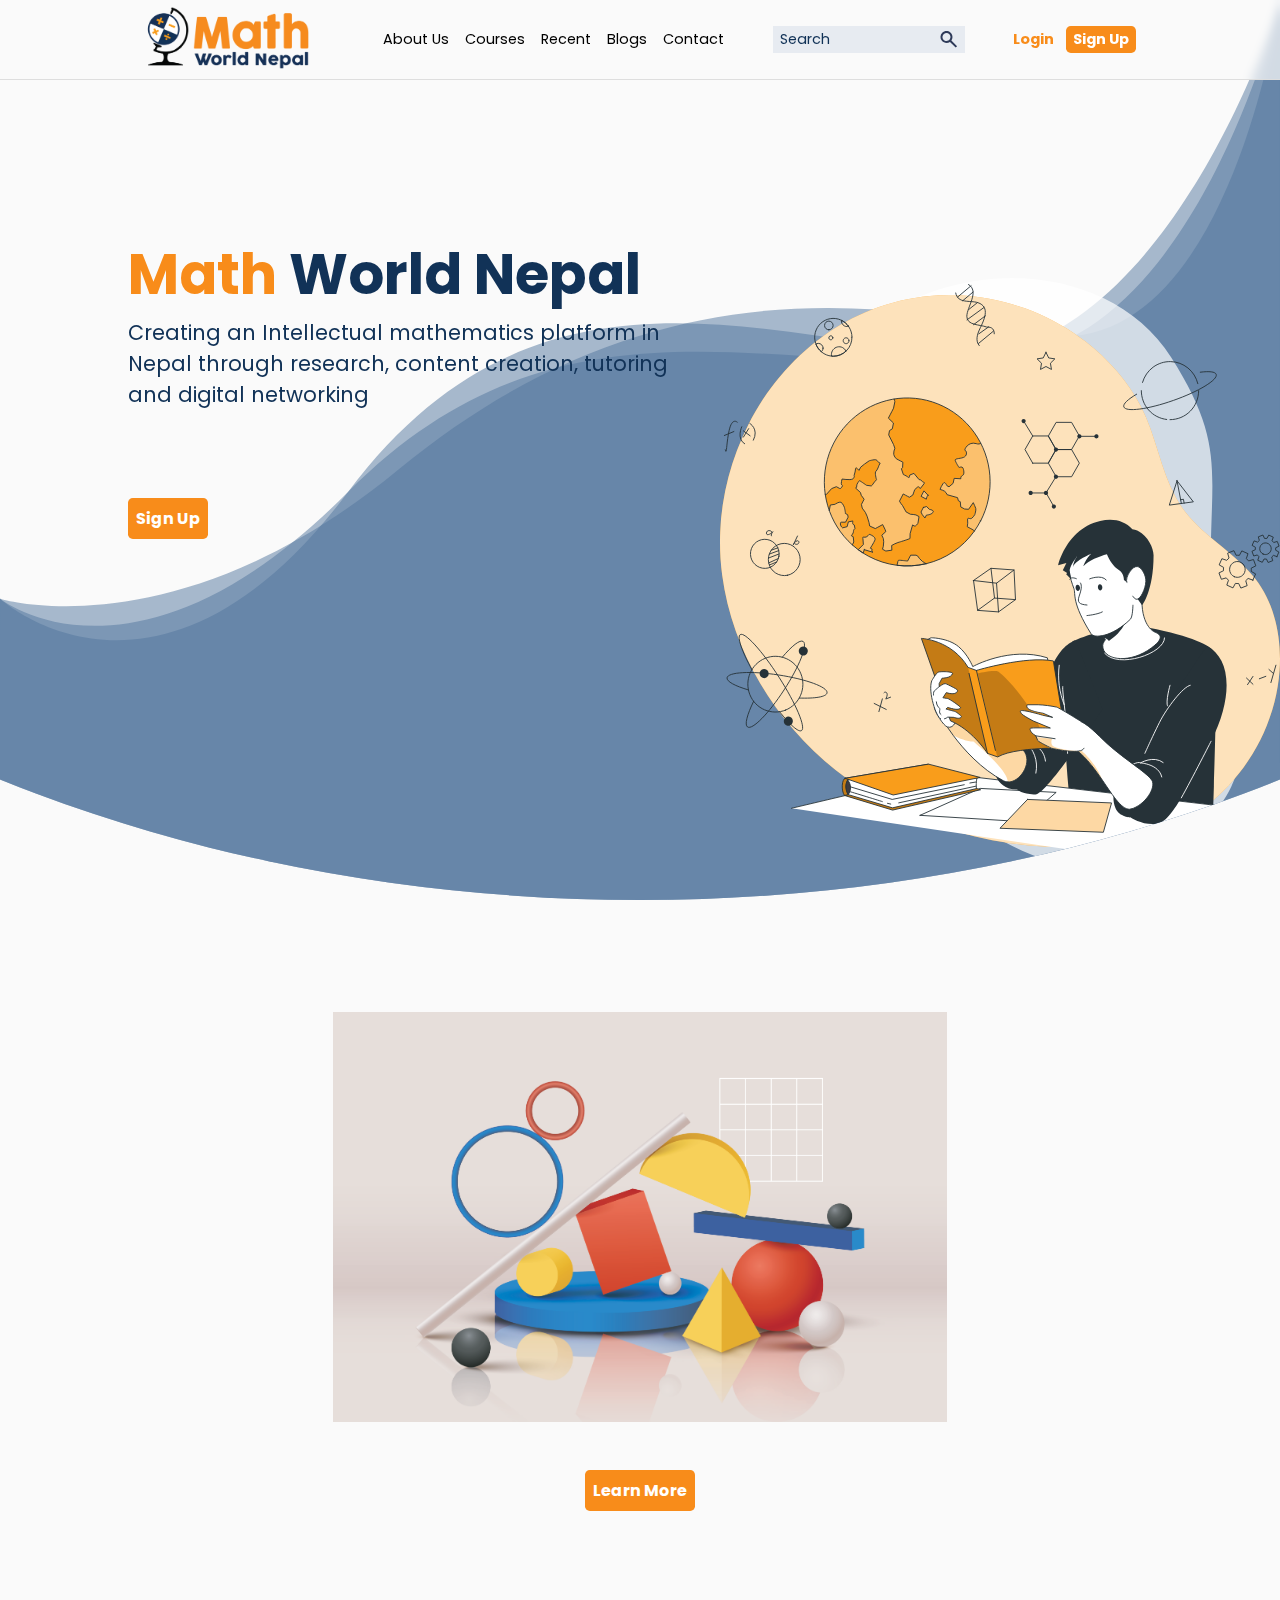
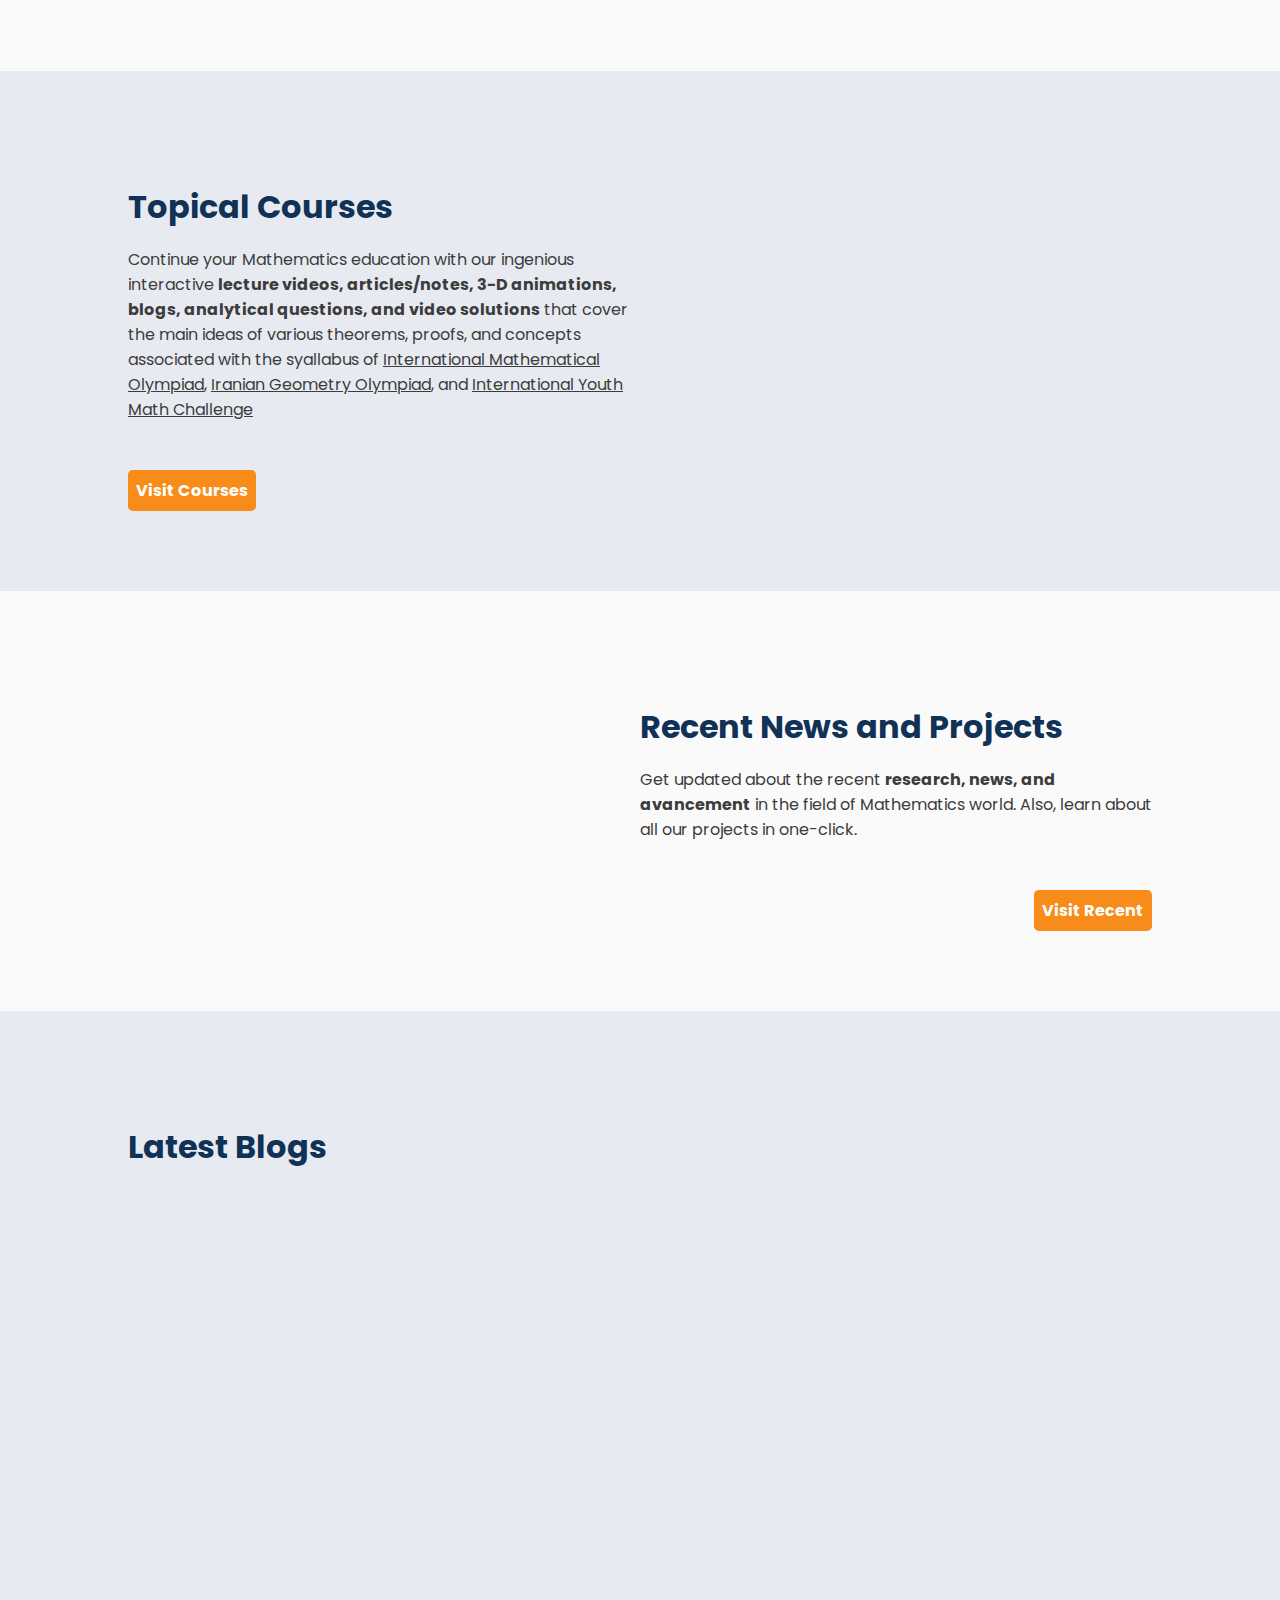
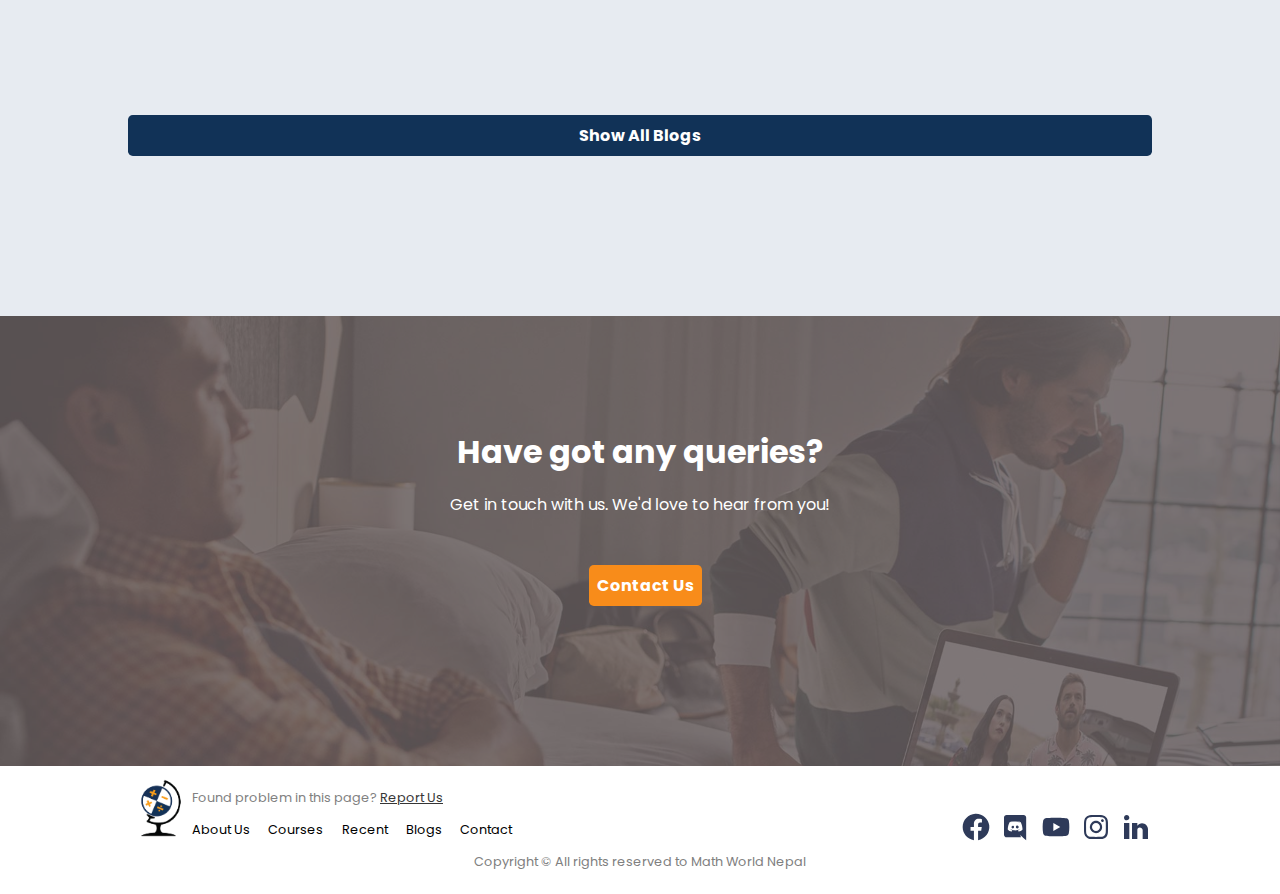
==== commit c040540e: "Improvised introduction video, blogs, recent, and contact sections" ====
--- a/index.html
+++ b/index.html
@@ -12,7 +12,6 @@
       href="./images/footer-image.png"
       type="image/x-icon"
     />
-
     <link href="https://unpkg.com/aos@2.3.1/dist/aos.css" rel="stylesheet" />
   </head>
   <body>
@@ -63,7 +62,7 @@
       />
     </section>
     <section class="video-introduction">
-      <img src="./images/placeholder-image.jpg" />
+      <img src="./images/geometry.png" />
       <button class="primary-button">Learn More</button>
       <!-- indroduction video goes here -->
     </section>
@@ -144,8 +143,9 @@
     <section class="recent">
       <h2>Recent News and Projects</h2>
       <p>
-        Get updated about the recent research, news, and avancement in the field
-        of Mathematics world. Also, learn about all our projects in one-click.
+        Get updated about the recent
+        <span>research, news, and avancement</span> in the field of Mathematics
+        world. Also, learn about all our projects in one-click.
       </p>
       <button class="primary-button">Visit Recent</button>
       <div
@@ -175,36 +175,29 @@
           data-aos-anchor-placement="top-bottom"
           data-aos-delay="100"
         >
-          <img src="images/placeholder-image.jpg" />
-          <h4>Heading/Title</h4>
+          <img src="images/blog-image.png" />
+          <h4>Are there couple of universes?</h4>
           <p>
-            Lorem ipsum dolor sit amet consectetur, adipisicing elit. Ab fuga
-            expedita eum explicabo obcaecati recusandae quas error,
-            exercitationem hic incidunt eligendi, pariatur dolore cumque beatae,
-            facere impedit officiis dolores temporibus! Magnam reprehenderit
-            doloribus provident beatae, aperiam dolorem ipsum corrupti explicabo
-            officiis iste rerum, eos fugit accusamus deserunt sint excepturi
-            distinctio aliquid veritatis iure ab ipsa quo molestiae vel. Sint,
-            quia!
+            Isn’t one vast, historic, and mysterious universe isn’t sufficient
+            for you? Well, because it happens, there are others. Among
+            physicists, it’s now no longer controversial. Our universe is,
+            however, one in an unimaginably huge ocean of universes known as the
+            multiverse. If that idea <span>.............</span>
           </p>
           <div class="author-details">
             <img class="profile-pic" src="images/user-circle-icon.svg" />
-            <span><b class="author-name">Name Surname</b> on</span>
+            <span><b class="author-name">Ranjan Sharma</b> on</span>
             <span class="publish-date">9 May, 2021</span>
           </div>
         </div>
       </div>
       <button class="primary-button">Show All Blogs</button>
     </section>
-    <section class="quiz">
-      <h2>Contact Us</h2>
-      <p>
-        Lorem ipsum dolor sit amet, consectetur adipisicing elit. Incidunt
-        perspiciatis voluptatibus ab cupiditate, nostrum magnam soluta libero
-        rem laboriosam est provident quam accusantium, tempora unde, tenetur
-        mollitia recusandae ipsa ea.
-      </p>
-      <button class="primary-button">Start Test</button>
+    <section class="contact">
+      <h2>Have got any queries?</h2>
+      <p>Get in touch with us. We'd love to hear from you!</p>
+      <button class="primary-button">Contact Us</button>
+      <div class="contact-template"></div>
     </section>
     <footer class="page-footer">
       <span class="logo">
--- a/css/index.css
+++ b/css/index.css
@@ -49,12 +49,24 @@
   max-width: 35rem;
 }
 
+section.video-introduction {
+  display: flex;
+  flex-direction: column;
+  justify-content: center;
+  align-items: center;
+}
+
+.video-introduction img {
+  width: 60%;
+  height: 40%;
+}
+
 section.topical-courses {
   background-color: var(--bg-color-second);
   overflow: visible;
 }
 
-section.topical-courses span {
+section span {
   font-weight: bold;
 }
 section.topical-courses a {
@@ -138,7 +150,7 @@
 
 .blog-card {
   margin: auto;
-  width: 17rem;
+  width: 22rem;
   height: 30rem;
   border-radius: 1rem;
   overflow: hidden;
@@ -186,6 +198,30 @@
 }
 .blog-card .author-details .publish-date {
   font-weight: bold;
+}
+section.contact {
+  background-image: url(contact-bg.jpeg);
+  background-size: cover;
+  height: 100%;
+  position: relative;
+  overflow: hidden;
+}
+
+.contact-template {
+  height: 100%;
+  width: 100%;
+  position: absolute;
+  top: 0;
+  left: 0;
+  background: rgba(119, 108, 108, 0.7);
+}
+
+section.contact button,
+section.contact p,
+section.contact h2 {
+  position: relative;
+  z-index: 1;
+  color: white;
 }
 
 @media screen and (min-width: 770px) {
@@ -288,4 +324,13 @@
   section.blogs button {
     width: 100%;
   }
-}
+
+  section.contact p,
+  section.contact h2 {
+    width: 100%;
+    text-align: center;
+  }
+  section.contact button {
+    margin-left: 45%;
+  }
+}
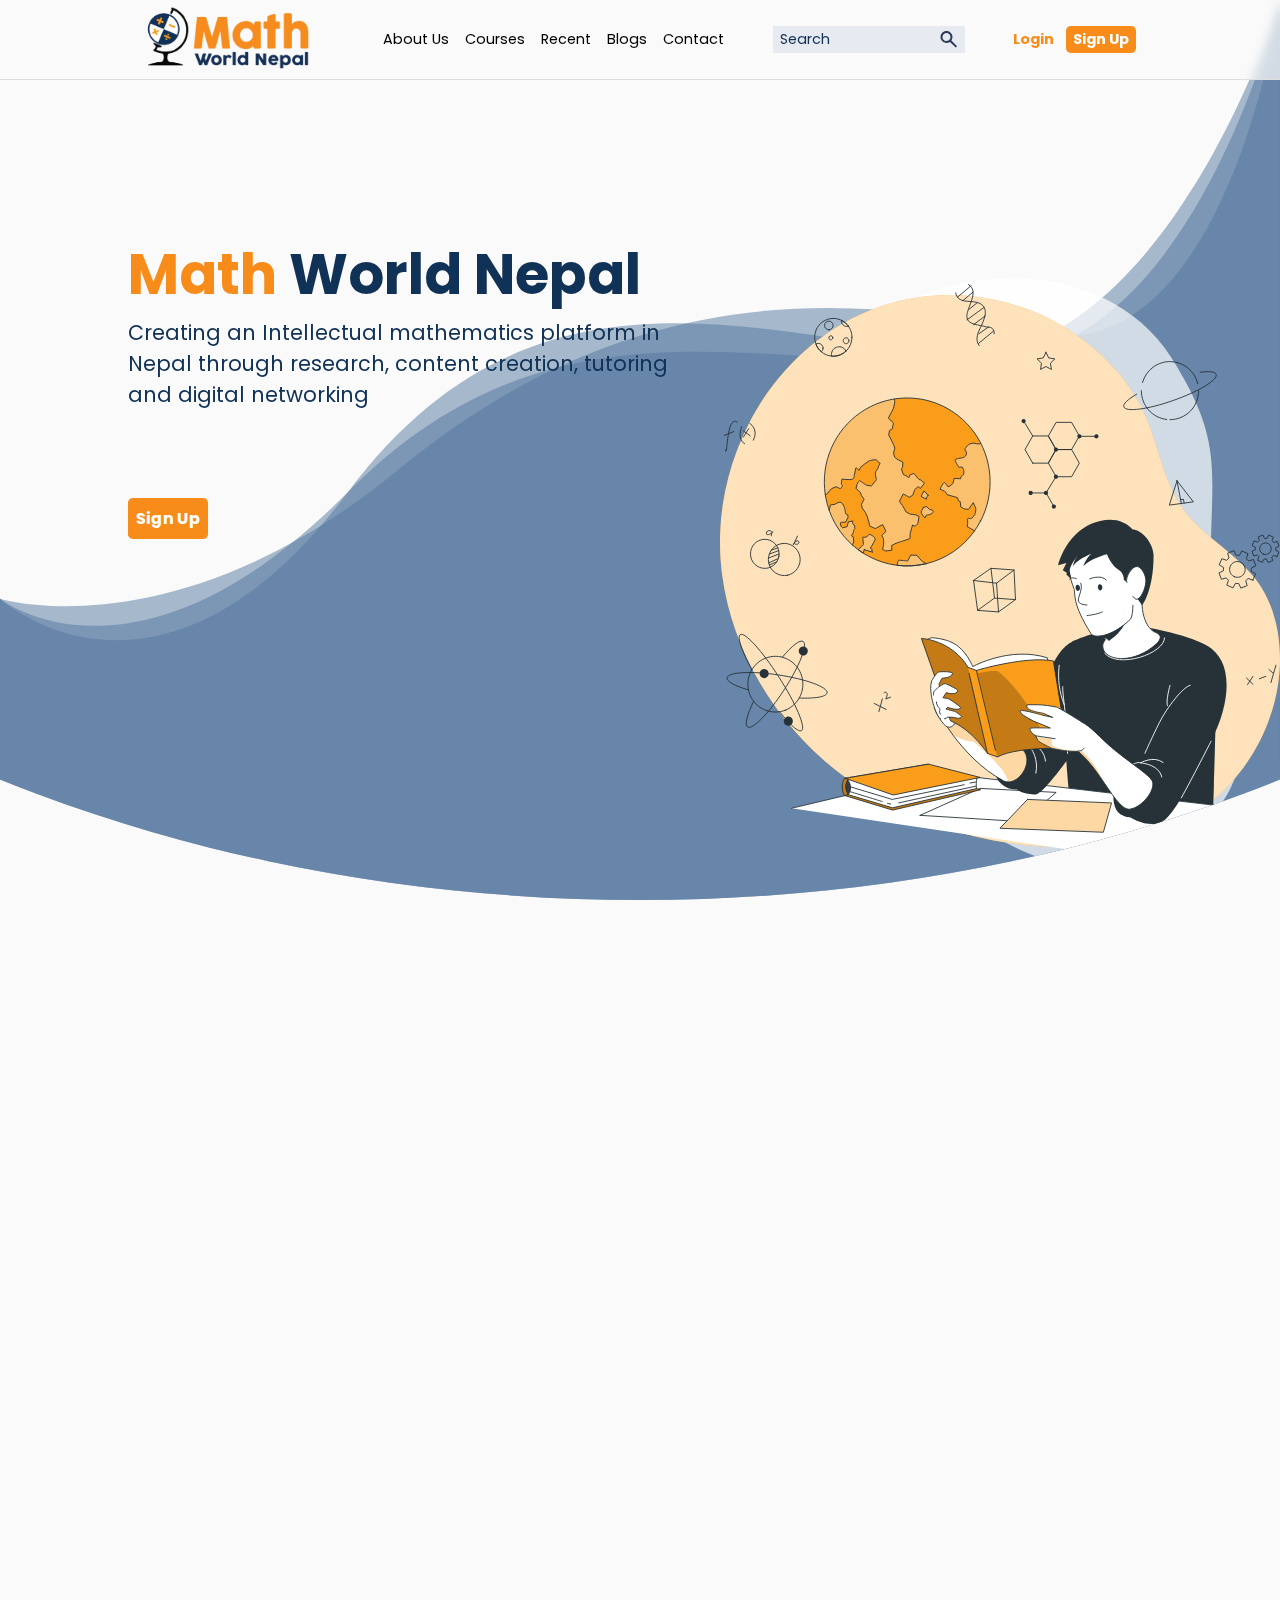
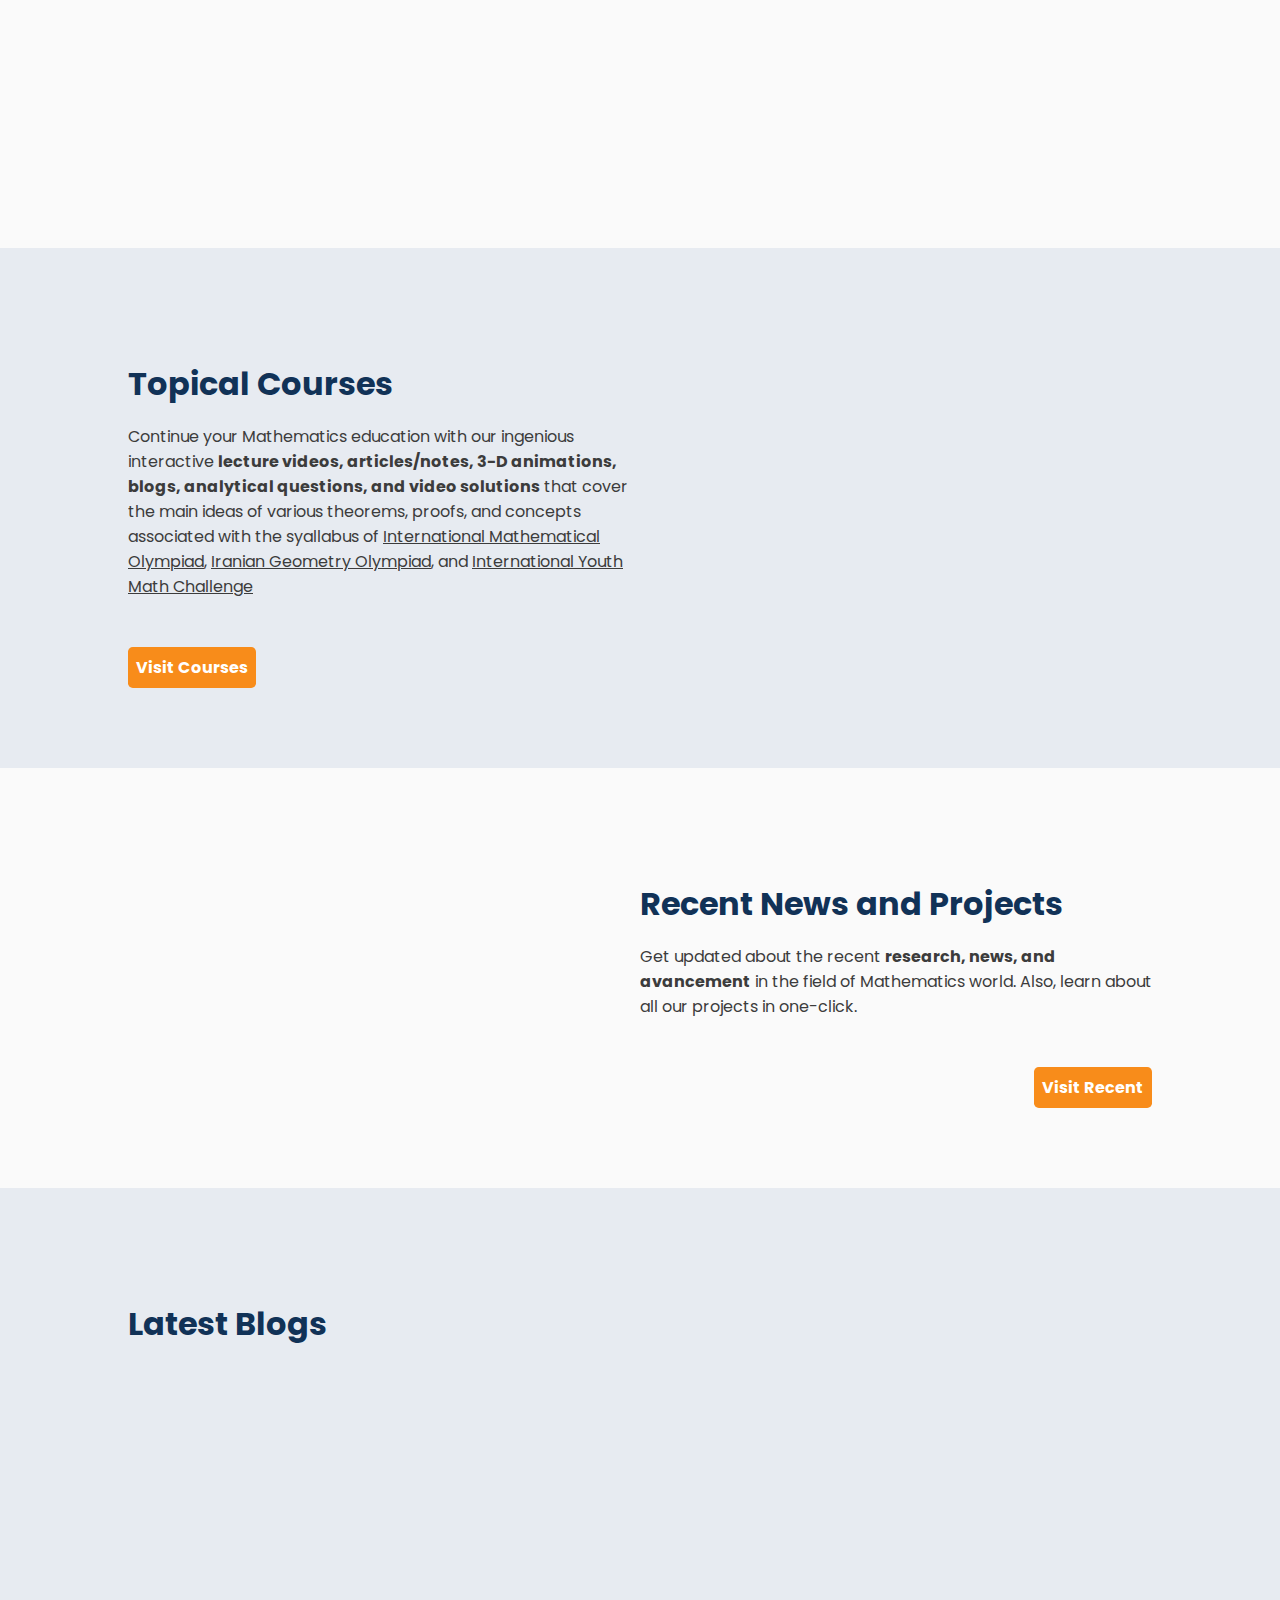
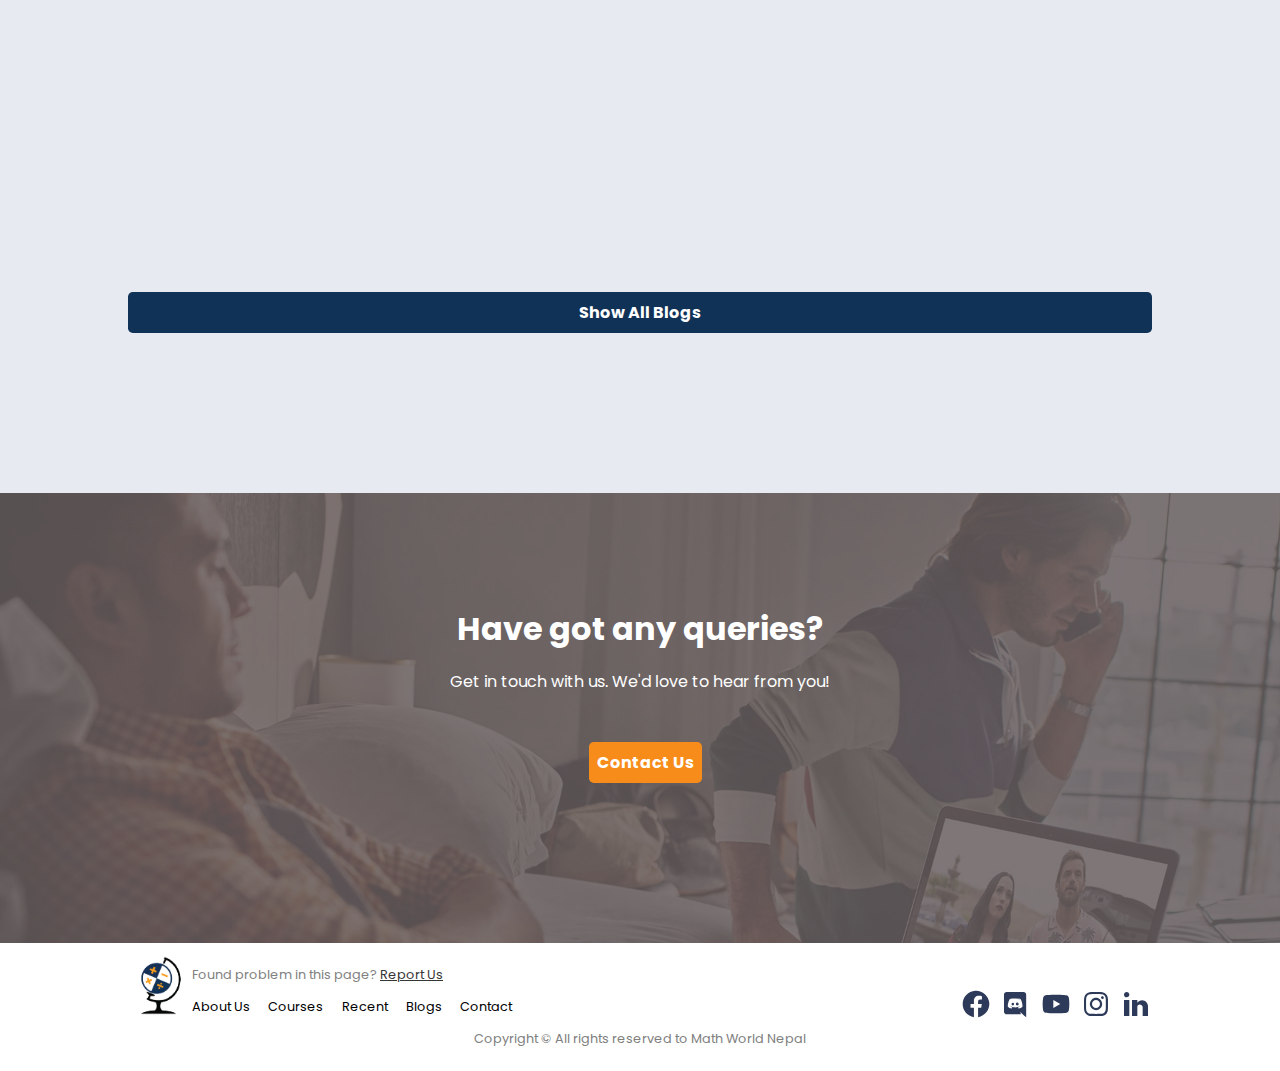
==== commit 4305d323: "introduction video added" ====
--- a/index.html
+++ b/index.html
@@ -62,9 +62,7 @@
       />
     </section>
     <section class="video-introduction">
-      <img src="./images/geometry.png" />
-      <button class="primary-button">Learn More</button>
-      <!-- indroduction video goes here -->
+      <iframe width="560" height="315" src="https://www.youtube-nocookie.com/embed/DUbqVBnKoKA/?controls=1&enablejsapi=1&modestbranding=1&showinfo=0&iv_load_policy=3&html5=1&fs=1&rel=0&hl=en&cc_lang_pref=en&cc_load_policy=0&start=0" title="YouTube video player" frameborder="0" allow="accelerometer; autoplay; clipboard-write; encrypted-media; gyroscope; picture-in-picture" allowfullscreen></iframe>
     </section>
     <section class="topical-courses">
       <h2>Topical Courses</h2>
--- a/css/index.css
+++ b/css/index.css
@@ -49,16 +49,9 @@
   max-width: 35rem;
 }
 
-section.video-introduction {
-  display: flex;
-  flex-direction: column;
-  justify-content: center;
-  align-items: center;
-}
-
-.video-introduction img {
-  width: 60%;
-  height: 40%;
+.video-introduction > iframe {
+  width: 100%;
+  height: min(90vh, 56vw);
 }
 
 section.topical-courses {
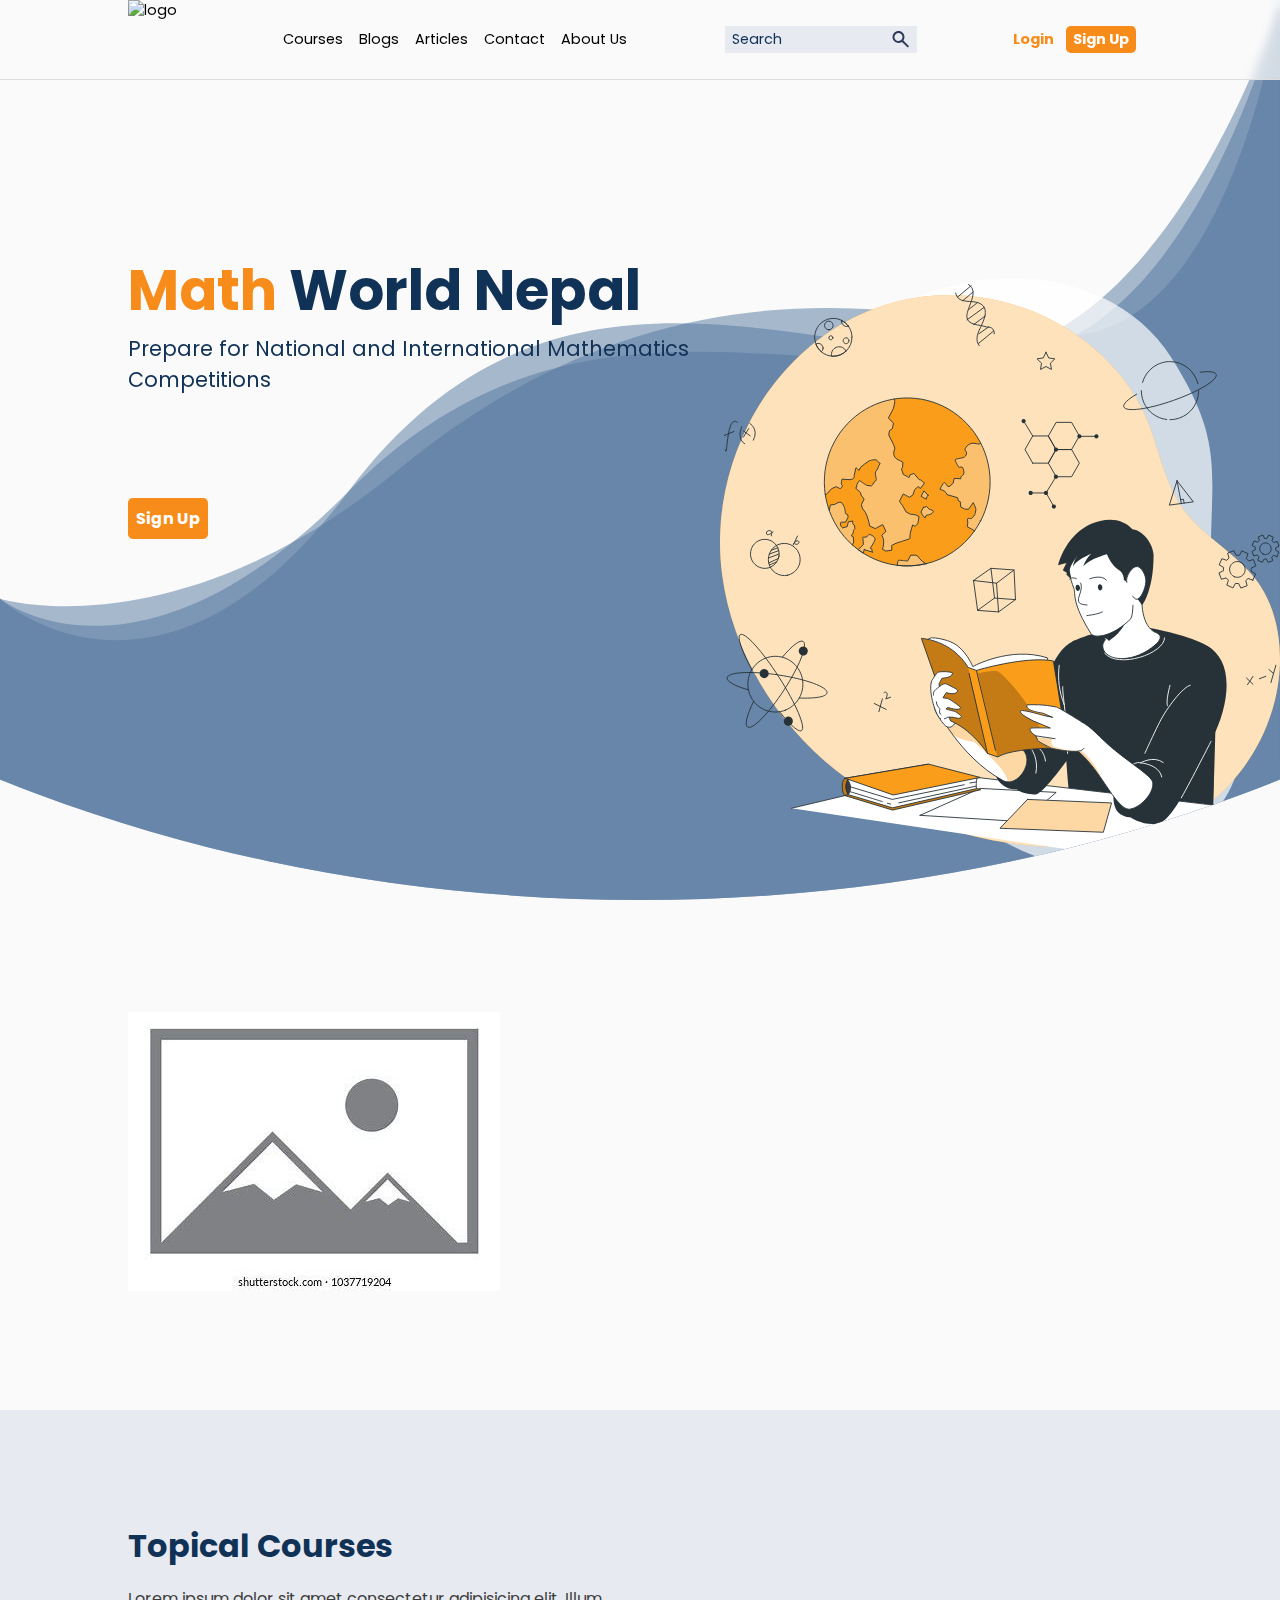
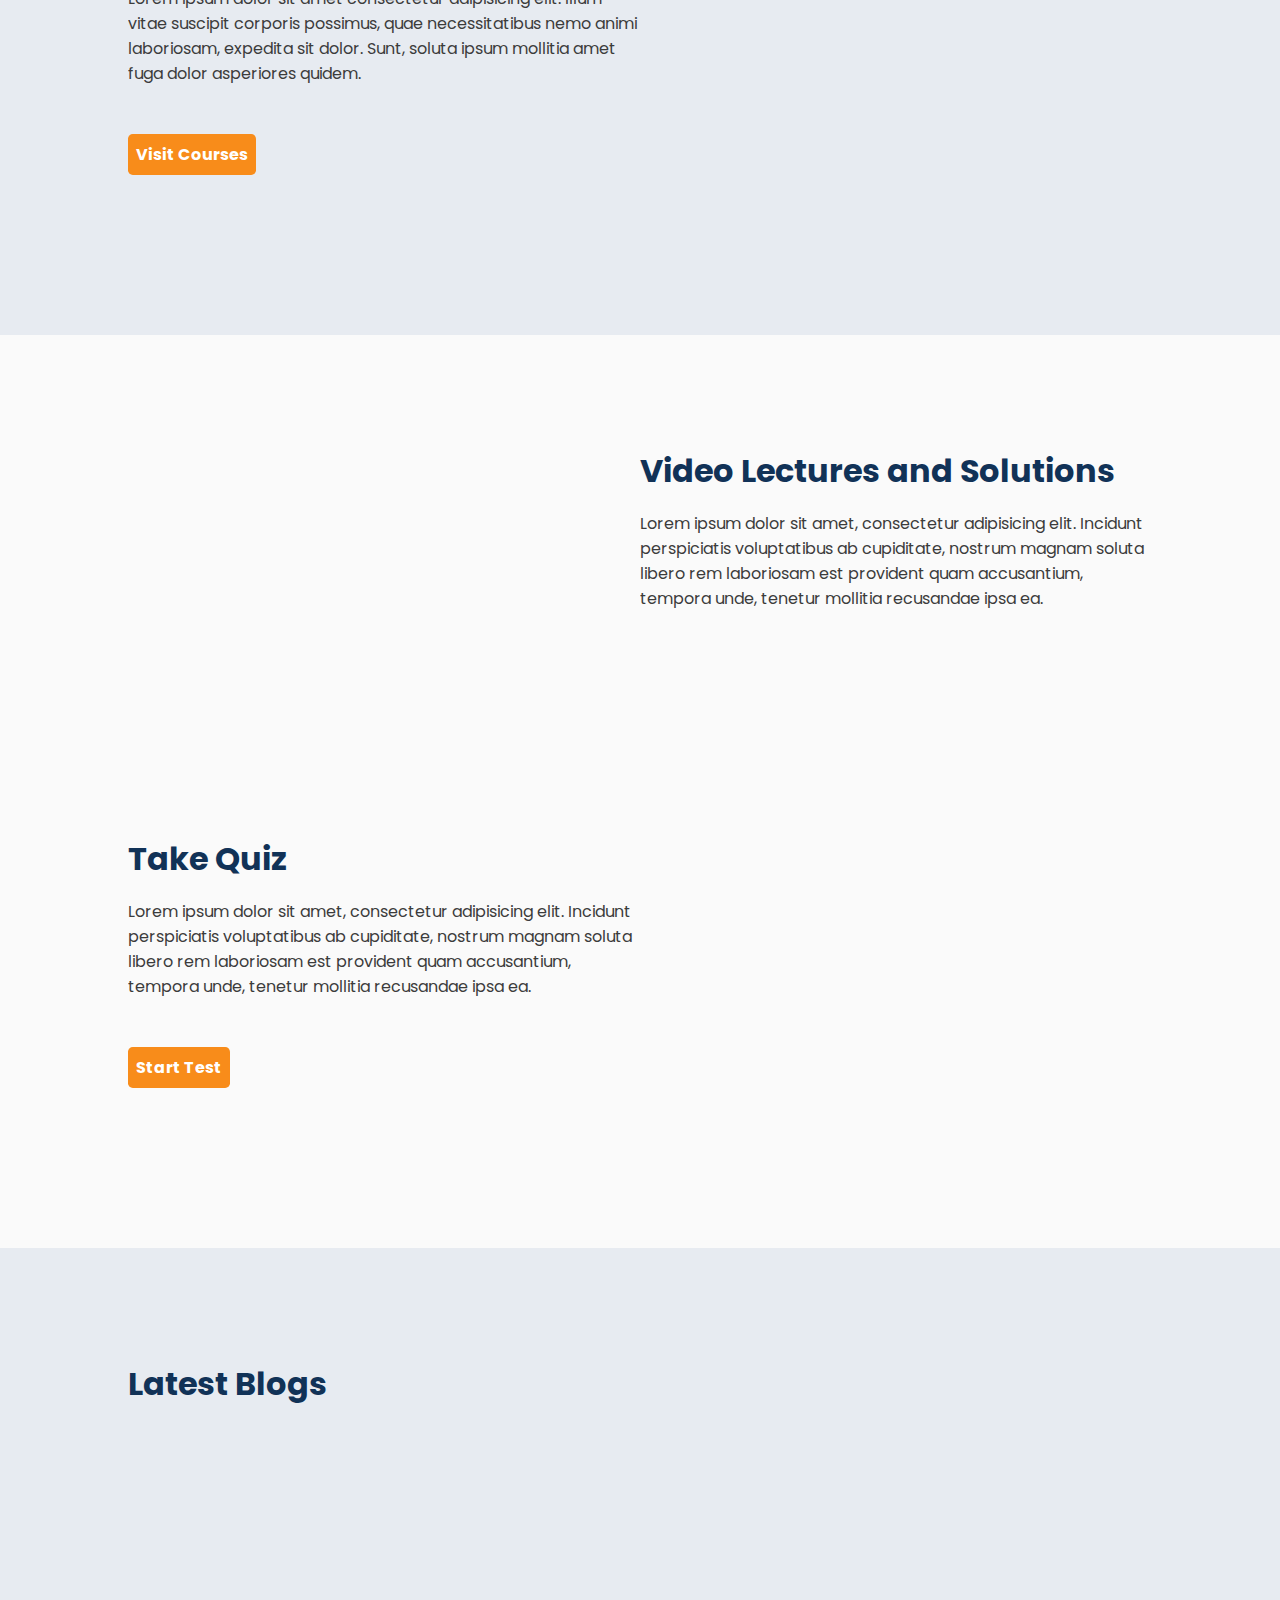
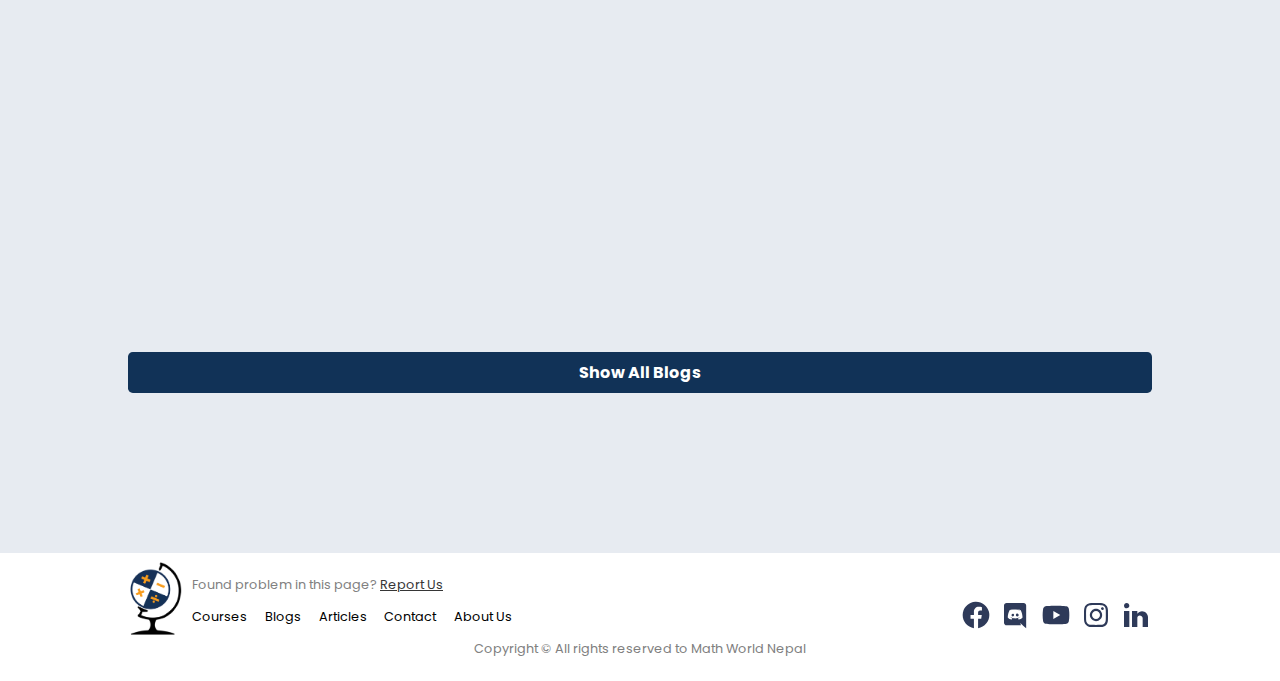
==== commit 435a4217: "Few more changes" ====
--- a/index.html
+++ b/index.html
@@ -7,26 +7,23 @@
     <title>Math World Nepal</title>
     <link rel="stylesheet" href="./css/style.css" />
     <link rel="stylesheet" href="./css/index.css" />
-    <link
-      rel="shortcut icon"
-      href="./images/footer-image.png"
-      type="image/x-icon"
-    />
+    <link rel="shortcut icon" href="./images/logo.png" type="image/x-icon" />
+
     <link href="https://unpkg.com/aos@2.3.1/dist/aos.css" rel="stylesheet" />
   </head>
   <body>
     <div id="nav-bar">
       <span class="logo">
-        <img src="./images/logo.png" alt="logo" />
+        <img src="./images/logo-new.png" alt="logo" />
       </span>
 
       <nav class="hidden">
         <ul>
+          <li><a>Courses</a></li>
+          <li><a>Blogs</a></li>
+          <li><a>Articles</a></li>
+          <li><a>Contact</a></li>
           <li><a>About Us</a></li>
-          <li><a>Courses</a></li>
-          <li><a>Recent</a></li>
-          <li><a>Blogs</a></li>
-          <li><a>Contact</a></li>
         </ul>
       </nav>
       <div class="search-bar">
@@ -47,10 +44,7 @@
     <section class="main">
       <header>
         <h1 class="title-text"><span class="math">Math</span> World Nepal</h1>
-        <p>
-          Creating an Intellectual mathematics platform in Nepal through
-          research, content creation, tutoring and digital networking
-        </p>
+        <p>Prepare for National and International Mathematics Competitions</p>
       </header>
       <button class="primary-button">Sign Up</button>
       <img
@@ -62,27 +56,16 @@
       />
     </section>
     <section class="video-introduction">
-      <iframe width="560" height="315" src="https://www.youtube-nocookie.com/embed/DUbqVBnKoKA/?controls=1&enablejsapi=1&modestbranding=1&showinfo=0&iv_load_policy=3&html5=1&fs=1&rel=0&hl=en&cc_lang_pref=en&cc_load_policy=0&start=0" title="YouTube video player" frameborder="0" allow="accelerometer; autoplay; clipboard-write; encrypted-media; gyroscope; picture-in-picture" allowfullscreen></iframe>
+      <img src="./images/placeholder-image.jpg" />
+      <!-- indroduction video goes here -->
     </section>
     <section class="topical-courses">
       <h2>Topical Courses</h2>
       <p>
-        Continue your Mathematics education with our ingenious interactive
-        <span
-          >lecture videos, articles/notes, 3-D animations, blogs, analytical
-          questions, and video solutions</span
-        >
-        that cover the main ideas of various theorems, proofs, and concepts
-        associated with the syallabus of
-        <a href="https://www.imo-official.org" target="_blank"
-          >International Mathematical Olympiad</a
-        >,
-        <a href="https://igo-official.ir" d target="_blank"
-          >Iranian Geometry Olympiad</a
-        >, and
-        <a href="https://iymc.info/en/" target="_blank"
-          >International Youth Math Challenge</a
-        >
+        Lorem ipsum dolor sit amet consectetur adipisicing elit. Illum vitae
+        suscipit corporis possimus, quae necessitatibus nemo animi laboriosam,
+        expedita sit dolor. Sunt, soluta ipsum mollitia amet fuga dolor
+        asperiores quidem.
       </p>
       <button class="primary-button">Visit Courses</button>
       <div
@@ -93,75 +76,65 @@
         data-aos-easing="ease-out"
       >
         <div class="card">
-          <img src="./images/geometry.png" alt="" />
+          <img src="./images/placeholder-image.jpg" alt="" />
           <h6>Geometry</h6>
           <ul>
-            <li>Straight Lines</li>
-            <li>Trigonometry</li>
-            <li>Solution of Triangles</li>
-            <li>Operation of Circles</li>
-            <li>Theorems</li>
-          </ul>
-        </div>
-        <div class="card">
-          <img src="./images/algebra.png" alt="" />
+            <li>Sub-topics</li>
+            <li>Sub-topics</li>
+            <li>Sub-topics</li>
+            <li>Sub-topics</li>
+          </ul>
+        </div>
+        <div class="card">
+          <img src="./images/placeholder-image.jpg" alt="" />
           <h6>Algebra</h6>
           <ul>
-            <li>Polynomials</li>
-            <li>Quadratic Functions</li>
-            <li>Maxima and Minia</li>
-            <li>Solving Graphically</li>
-            <li>RM-HM-GM-HM</li>
-          </ul>
-        </div>
-        <div class="card">
-          <img src="./images/combinatorics.png" alt="" />
+            <li>Sub-topics</li>
+            <li>Sub-topics</li>
+            <li>Sub-topics</li>
+            <li>Sub-topics</li>
+          </ul>
+        </div>
+        <div class="card">
+          <img src="./images/placeholder-image.jpg" alt="" />
           <h6>Combinatorics</h6>
           <ul>
-            <li>Set Theory</li>
-            <li>Probability</li>
-            <li>Permutations</li>
-            <li>Combinations</li>
-            <li>Graph Theory</li>
-          </ul>
-        </div>
-        <div class="card">
-          <img src="./images/numbertheory.png" alt="" />
+            <li>Sub-topics</li>
+            <li>Sub-topics</li>
+            <li>Sub-topics</li>
+            <li>Sub-topics</li>
+          </ul>
+        </div>
+        <div class="card">
+          <img src="./images/placeholder-image.jpg" alt="" />
           <h6>Number Theory</h6>
           <ul>
-            <li>Divisibility</li>
-            <li>GCD and LCM</li>
-            <li>Modular Arithmetic</li>
-            <li>Fermat's Theorem</li>
-            <li>Diophintine Equations</li>
-          </ul>
-        </div>
-      </div>
-    </section>
-    <section class="recent">
-      <h2>Recent News and Projects</h2>
+            <li>Sub-topics</li>
+            <li>Sub-topics</li>
+            <li>Sub-topics</li>
+            <li>Sub-topics</li>
+          </ul>
+        </div>
+      </div>
+    </section>
+    <section class="video-lectures">
+      <h2>Video Lectures and Solutions</h2>
       <p>
-        Get updated about the recent
-        <span>research, news, and avancement</span> in the field of Mathematics
-        world. Also, learn about all our projects in one-click.
+        Lorem ipsum dolor sit amet, consectetur adipisicing elit. Incidunt
+        perspiciatis voluptatibus ab cupiditate, nostrum magnam soluta libero
+        rem laboriosam est provident quam accusantium, tempora unde, tenetur
+        mollitia recusandae ipsa ea.
       </p>
-      <button class="primary-button">Visit Recent</button>
-      <div
-        class="recent-image"
-        data-aos="fade-down"
-        data-aos-anchor-placement="center-bottom"
-        data-aos-duration="1000"
-        data-aos-easing="ease-out"
-      >
-        <div class="variant-card">
-          <embed src="./images/iymc-update.gif" alt="" />
-          <h6>Update about IYMC-2019</h6>
-        </div>
-        <div class="variant-card">
-          <img src="./images/elearning-module.gif" alt="" />
-          <h6>Project: E-learning Module</h6>
-        </div>
-      </div>
+    </section>
+    <section class="quiz">
+      <h2>Take Quiz</h2>
+      <p>
+        Lorem ipsum dolor sit amet, consectetur adipisicing elit. Incidunt
+        perspiciatis voluptatibus ab cupiditate, nostrum magnam soluta libero
+        rem laboriosam est provident quam accusantium, tempora unde, tenetur
+        mollitia recusandae ipsa ea.
+      </p>
+      <button class="primary-button">Start Test</button>
     </section>
     <section class="blogs">
       <h2>Latest Blogs</h2>
@@ -173,44 +146,41 @@
           data-aos-anchor-placement="top-bottom"
           data-aos-delay="100"
         >
-          <img src="images/blog-image.png" />
-          <h4>Are there couple of universes?</h4>
+          <img src="images/placeholder-image.jpg" />
+          <h4>Heading/Title</h4>
           <p>
-            Isn’t one vast, historic, and mysterious universe isn’t sufficient
-            for you? Well, because it happens, there are others. Among
-            physicists, it’s now no longer controversial. Our universe is,
-            however, one in an unimaginably huge ocean of universes known as the
-            multiverse. If that idea <span>.............</span>
+            Lorem ipsum dolor sit amet consectetur, adipisicing elit. Ab fuga
+            expedita eum explicabo obcaecati recusandae quas error,
+            exercitationem hic incidunt eligendi, pariatur dolore cumque beatae,
+            facere impedit officiis dolores temporibus! Magnam reprehenderit
+            doloribus provident beatae, aperiam dolorem ipsum corrupti explicabo
+            officiis iste rerum, eos fugit accusamus deserunt sint excepturi
+            distinctio aliquid veritatis iure ab ipsa quo molestiae vel. Sint,
+            quia!
           </p>
           <div class="author-details">
             <img class="profile-pic" src="images/user-circle-icon.svg" />
-            <span><b class="author-name">Ranjan Sharma</b> on</span>
+            <span><b class="author-name">Name Surname</b> on</span>
             <span class="publish-date">9 May, 2021</span>
           </div>
         </div>
       </div>
       <button class="primary-button">Show All Blogs</button>
     </section>
-    <section class="contact">
-      <h2>Have got any queries?</h2>
-      <p>Get in touch with us. We'd love to hear from you!</p>
-      <button class="primary-button">Contact Us</button>
-      <div class="contact-template"></div>
-    </section>
     <footer class="page-footer">
       <span class="logo">
-        <img src="./images/footer-image.png" alt="logo" />
+        <img src="./images/logo.png" alt="logo" />
       </span>
       <span class="report-message"
         >Found problem in this page? <a>Report Us</a></span
       >
       <nav>
         <ul class="page-links">
+          <li><a>Courses</a></li>
+          <li><a>Blogs</a></li>
+          <li><a>Articles</a></li>
+          <li><a>Contact</a></li>
           <li><a>About Us</a></li>
-          <li><a>Courses</a></li>
-          <li><a>Recent</a></li>
-          <li><a>Blogs</a></li>
-          <li><a>Contact</a></li>
         </ul>
         <ul class="social-links">
           <li>
--- a/css/style.css
+++ b/css/style.css
@@ -209,7 +209,7 @@
   grid-area: logo;
 }
 .page-footer > .logo > img {
-  width: 100%;
+  width: 85%;
 }
 .page-footer > .report-message {
   grid-area: report;
@@ -286,7 +286,7 @@
   }
 }
 
-@media screen and (min-width: 1077px) {
+@media screen and (min-width: 780px) {
   #nav-bar {
     height: 5rem;
     font-size: 0.9rem;
--- a/css/index.css
+++ b/css/index.css
@@ -49,26 +49,11 @@
   max-width: 35rem;
 }
 
-.video-introduction > iframe {
-  width: 100%;
-  height: min(90vh, 56vw);
-}
-
 section.topical-courses {
   background-color: var(--bg-color-second);
   overflow: visible;
 }
-
-section span {
-  font-weight: bold;
-}
-section.topical-courses a {
-  color: inherit;
-}
-section.topical-courses a:hover {
-  background: #ffffff65;
-}
-.courses-image {
+section.topical-courses .courses-image {
   width: 15rem;
   height: 23rem;
   margin: 4rem auto -8rem auto;
@@ -77,62 +62,30 @@
   grid-template: 1fr 1fr/ 1fr 1fr;
   grid-gap: 1rem;
 }
-.card {
+section.topical-courses .courses-image .card {
   font-size: 0.5rem;
   background-color: var(--bg-color-second);
   border-radius: 0.5rem;
   overflow: hidden;
   position: relative;
   box-shadow: 0 0 2rem -1rem;
-  height: 100%;
-}
-.card img {
-  width: 100%;
-}
-.card h6 {
+}
+section.topical-courses .courses-image .card img {
+  width: 100%;
+}
+section.topical-courses .courses-image .card h6 {
   color: #000;
   font-size: 0.7rem;
   font-weight: bold;
   margin: 0 0.5rem;
 }
-.card ul {
+section.topical-courses .courses-image .card ul {
   color: black;
   list-style-position: inside;
   list-style-type: disc;
   margin-left: 0.5rem;
 }
 
-section.recent {
-  overflow: visible;
-}
-.recent-image {
-  width: 18rem;
-  height: 20rem;
-  margin: 4rem auto -20rem auto;
-  display: flex;
-  flex-direction: row;
-  grid-gap: 1rem;
-}
-.variant-card {
-  height: 39%;
-  font-size: 0.5rem;
-  background-color: var(--bg-color-second);
-  border-radius: 0.5rem;
-  overflow: hidden;
-  position: relative;
-  box-shadow: 0 0 2rem -1rem;
-}
-
-.variant-card img,
-.variant-card embed {
-  width: 100%;
-}
-.variant-card h6 {
-  color: #000;
-  font-size: 0.75rem;
-  font-weight: bold;
-  margin: 0 0.5rem;
-}
 section.blogs {
   background-color: var(--bg-color-second);
 }
@@ -143,7 +96,7 @@
 
 .blog-card {
   margin: auto;
-  width: 22rem;
+  width: 17rem;
   height: 30rem;
   border-radius: 1rem;
   overflow: hidden;
@@ -191,30 +144,6 @@
 }
 .blog-card .author-details .publish-date {
   font-weight: bold;
-}
-section.contact {
-  background-image: url(contact-bg.jpeg);
-  background-size: cover;
-  height: 100%;
-  position: relative;
-  overflow: hidden;
-}
-
-.contact-template {
-  height: 100%;
-  width: 100%;
-  position: absolute;
-  top: 0;
-  left: 0;
-  background: rgba(119, 108, 108, 0.7);
-}
-
-section.contact button,
-section.contact p,
-section.contact h2 {
-  position: relative;
-  z-index: 1;
-  color: white;
 }
 
 @media screen and (min-width: 770px) {
@@ -250,13 +179,11 @@
     text-align: left;
     font-size: 3.5rem;
     margin-top: 5rem;
-    width: 95%;
   }
   section.main header p {
     text-align: left;
     font-size: 1.3rem;
     margin: 0;
-    width: 90%;
   }
   section.main button {
     display: unset;
@@ -271,38 +198,19 @@
     width: 45%;
   }
 
-  .courses-image {
+  section.topical-courses .courses-image {
     width: 18rem;
     height: 27rem;
-    margin: -20rem 0 -12rem auto;
-  }
-
-  .card {
+    margin: -15rem 0 -12rem auto;
+  }
+  section.topical-courses .courses-image .card {
     font-size: 0.65rem;
   }
-  .card img {
+  section.topical-courses .courses-image .card img {
     width: 100%;
   }
-  .card h6 {
+  section.topical-courses .courses-image .card h6 {
     font-size: 0.8rem;
-  }
-  .recent p,
-  .recent h2,
-  .recent button {
-    margin-left: auto;
-  }
-  .variant-card {
-    height: 46%;
-  }
-  .recent-image {
-    margin: -20rem auto -12rem 0;
-    width: 18rem;
-    height: 27rem;
-    flex-direction: column;
-  }
-
-  .recent-image h6 {
-    font-size: 0.9rem;
   }
 
   section.video-lectures > h2,
@@ -317,13 +225,4 @@
   section.blogs button {
     width: 100%;
   }
-
-  section.contact p,
-  section.contact h2 {
-    width: 100%;
-    text-align: center;
-  }
-  section.contact button {
-    margin-left: 45%;
-  }
-}
+}
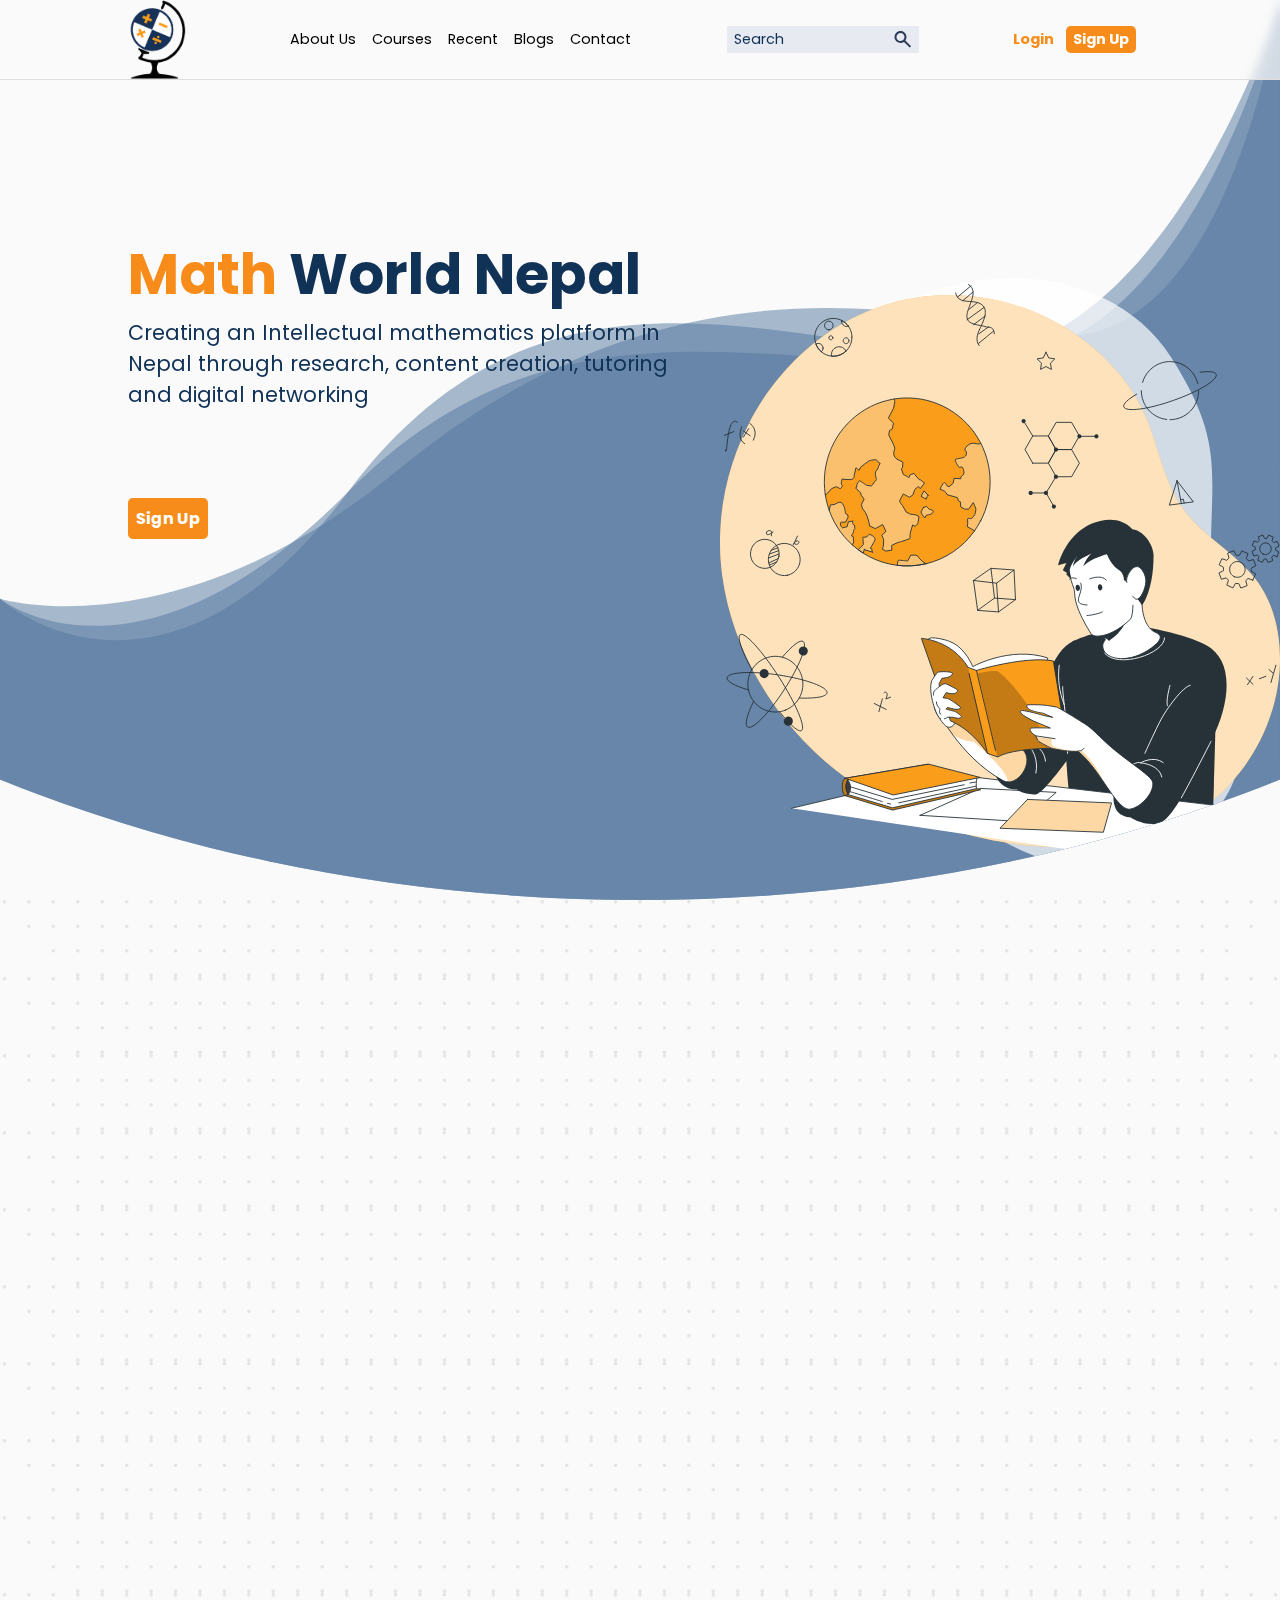
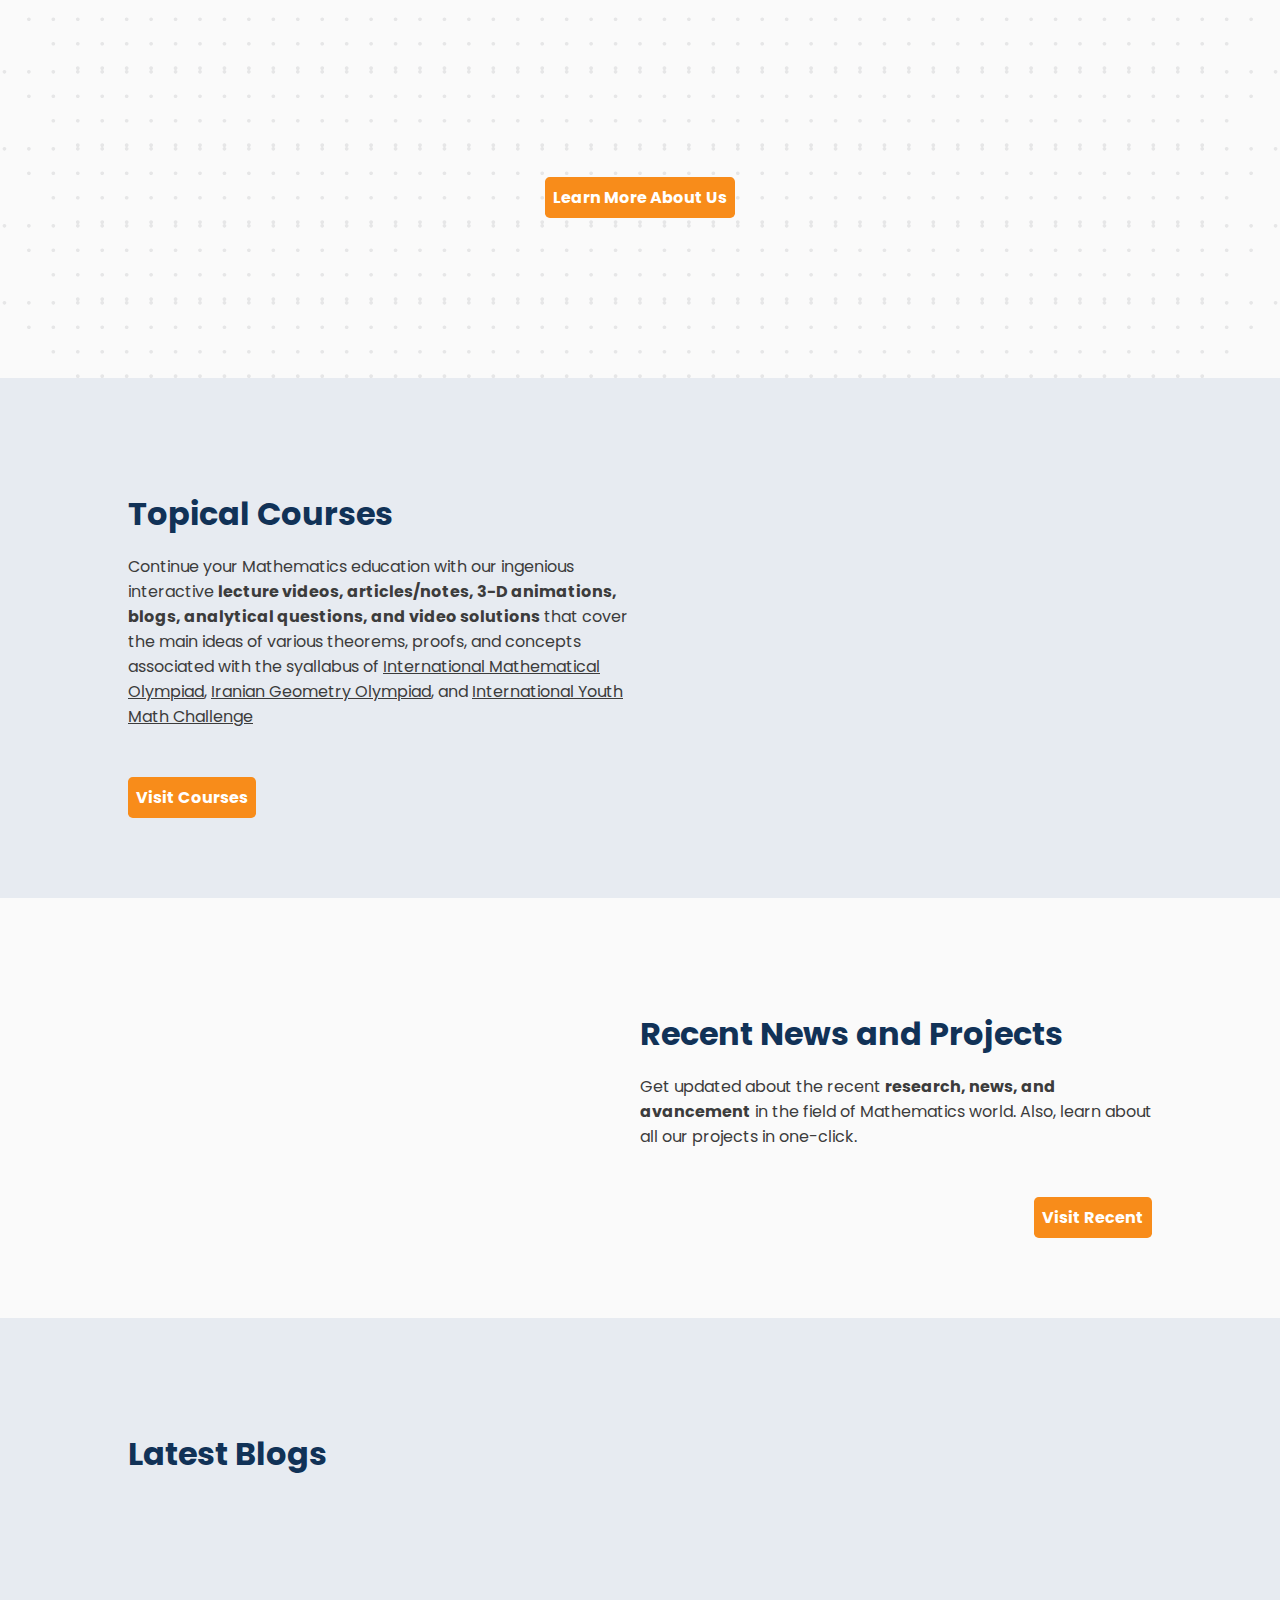
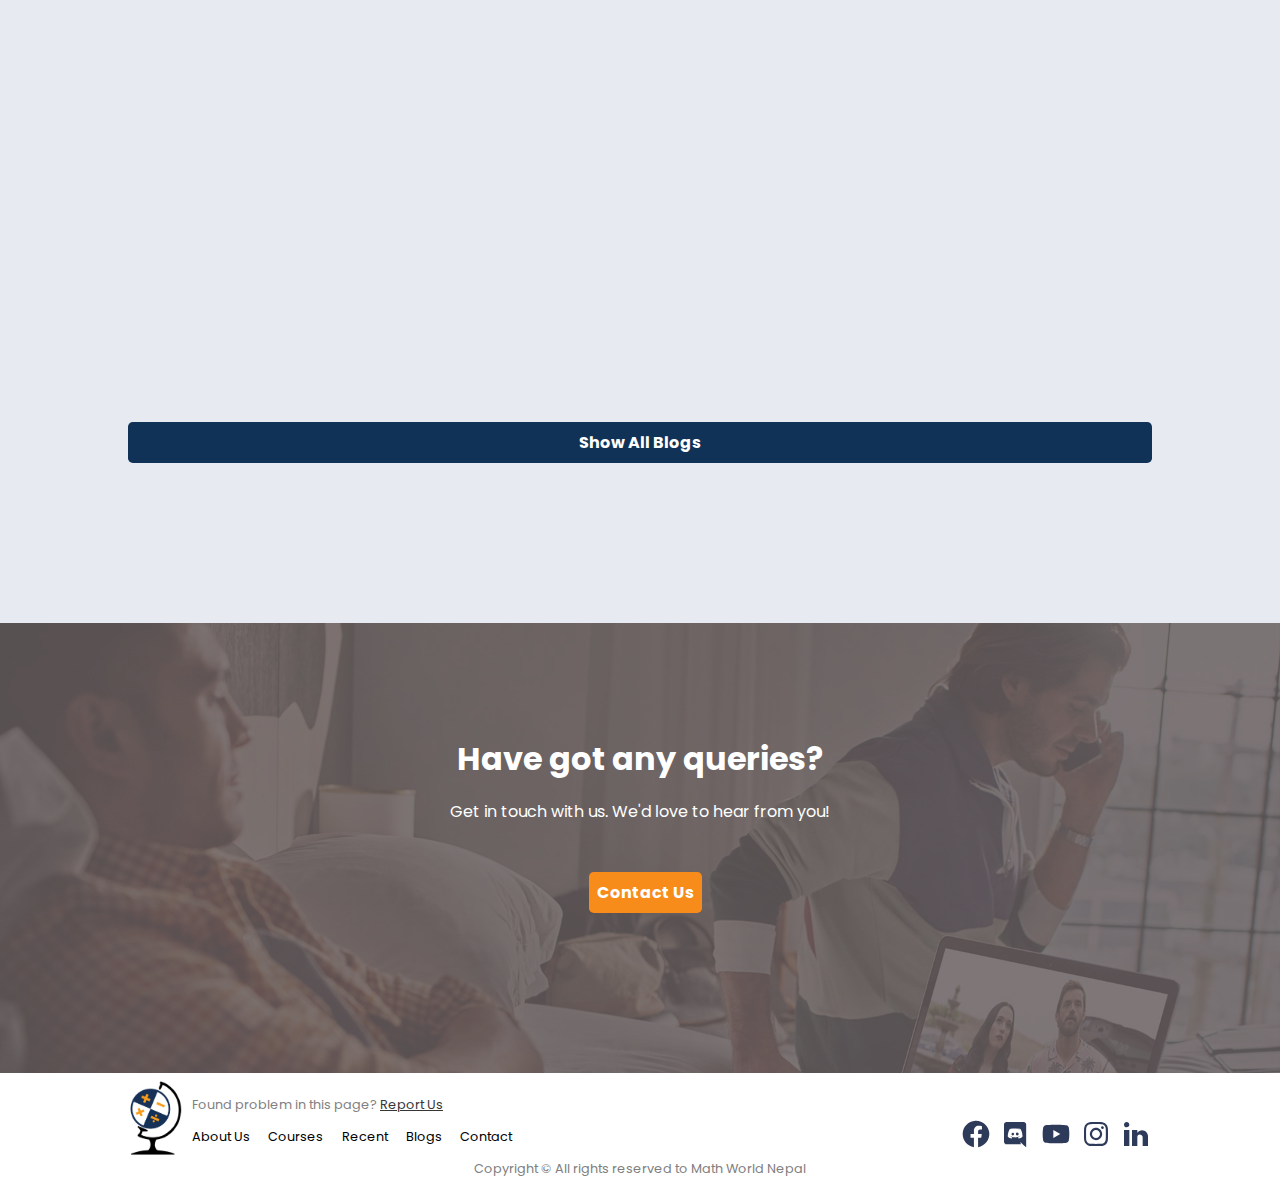
==== commit 7d6a1667: "Made minute changes" ====
--- a/index.html
+++ b/index.html
@@ -7,23 +7,26 @@
     <title>Math World Nepal</title>
     <link rel="stylesheet" href="./css/style.css" />
     <link rel="stylesheet" href="./css/index.css" />
-    <link rel="shortcut icon" href="./images/logo.png" type="image/x-icon" />
-
+    <link
+      rel="shortcut icon"
+      href="./images/footer-image.png"
+      type="image/x-icon"
+    />
     <link href="https://unpkg.com/aos@2.3.1/dist/aos.css" rel="stylesheet" />
   </head>
   <body>
     <div id="nav-bar">
       <span class="logo">
-        <img src="./images/logo-new.png" alt="logo" />
+        <img src="./images/logo.png" alt="logo" />
       </span>
 
       <nav class="hidden">
         <ul>
+          <li><a>About Us</a></li>
           <li><a>Courses</a></li>
+          <li><a>Recent</a></li>
           <li><a>Blogs</a></li>
-          <li><a>Articles</a></li>
           <li><a>Contact</a></li>
-          <li><a>About Us</a></li>
         </ul>
       </nav>
       <div class="search-bar">
@@ -44,7 +47,10 @@
     <section class="main">
       <header>
         <h1 class="title-text"><span class="math">Math</span> World Nepal</h1>
-        <p>Prepare for National and International Mathematics Competitions</p>
+        <p>
+          Creating an Intellectual mathematics platform in Nepal through
+          research, content creation, tutoring and digital networking
+        </p>
       </header>
       <button class="primary-button">Sign Up</button>
       <img
@@ -56,16 +62,36 @@
       />
     </section>
     <section class="video-introduction">
-      <img src="./images/placeholder-image.jpg" />
-      <!-- indroduction video goes here -->
+      <iframe
+        data-aos="flip-left"
+        data-aos-easing="ease-out"
+        data-aos-duration="500"
+        width="560"
+        height="315"
+        src="https://www.youtube.com/embed/DUbqVBnKoKA?rel=0&amp;autoplay=1&mute=0&controls=0&loop=1&list=PLG8EmCEgd5zhfvhFjQzDgYn1SlcWDyLEm"
+      >
+      </iframe>
+      <button class="primary-button">Learn More About Us</button>
     </section>
     <section class="topical-courses">
       <h2>Topical Courses</h2>
       <p>
-        Lorem ipsum dolor sit amet consectetur adipisicing elit. Illum vitae
-        suscipit corporis possimus, quae necessitatibus nemo animi laboriosam,
-        expedita sit dolor. Sunt, soluta ipsum mollitia amet fuga dolor
-        asperiores quidem.
+        Continue your Mathematics education with our ingenious interactive
+        <span
+          >lecture videos, articles/notes, 3-D animations, blogs, analytical
+          questions, and video solutions</span
+        >
+        that cover the main ideas of various theorems, proofs, and concepts
+        associated with the syallabus of
+        <a href="https://www.imo-official.org" target="_blank"
+          >International Mathematical Olympiad</a
+        >,
+        <a href="https://igo-official.ir" d target="_blank"
+          >Iranian Geometry Olympiad</a
+        >, and
+        <a href="https://iymc.info/en/" target="_blank"
+          >International Youth Math Challenge</a
+        >
       </p>
       <button class="primary-button">Visit Courses</button>
       <div
@@ -76,65 +102,83 @@
         data-aos-easing="ease-out"
       >
         <div class="card">
-          <img src="./images/placeholder-image.jpg" alt="" />
+          <img src="./images/geometry.png" alt="" />
           <h6>Geometry</h6>
           <ul>
-            <li>Sub-topics</li>
-            <li>Sub-topics</li>
-            <li>Sub-topics</li>
-            <li>Sub-topics</li>
-          </ul>
-        </div>
-        <div class="card">
-          <img src="./images/placeholder-image.jpg" alt="" />
+            <li>Straight Lines</li>
+            <li>Trigonometry</li>
+            <li>Solution of Triangles</li>
+            <li>Operation of Circles</li>
+            <li>Theorems</li>
+          </ul>
+        </div>
+        <div class="card">
+          <img src="./images/algebra.png" alt="" />
           <h6>Algebra</h6>
           <ul>
-            <li>Sub-topics</li>
-            <li>Sub-topics</li>
-            <li>Sub-topics</li>
-            <li>Sub-topics</li>
-          </ul>
-        </div>
-        <div class="card">
-          <img src="./images/placeholder-image.jpg" alt="" />
+            <li>Polynomials</li>
+            <li>Quadratic Functions</li>
+            <li>Maxima and Minia</li>
+            <li>Solving Graphically</li>
+            <li>RM-HM-GM-HM</li>
+          </ul>
+        </div>
+        <div class="card">
+          <img src="./images/combinatorics.png" alt="" />
           <h6>Combinatorics</h6>
           <ul>
-            <li>Sub-topics</li>
-            <li>Sub-topics</li>
-            <li>Sub-topics</li>
-            <li>Sub-topics</li>
-          </ul>
-        </div>
-        <div class="card">
-          <img src="./images/placeholder-image.jpg" alt="" />
+            <li>Set Theory</li>
+            <li>Probability</li>
+            <li>Permutations</li>
+            <li>Combinations</li>
+            <li>Graph Theory</li>
+          </ul>
+        </div>
+        <div class="card">
+          <img src="./images/numbertheory.png" alt="" />
           <h6>Number Theory</h6>
           <ul>
-            <li>Sub-topics</li>
-            <li>Sub-topics</li>
-            <li>Sub-topics</li>
-            <li>Sub-topics</li>
-          </ul>
-        </div>
-      </div>
-    </section>
-    <section class="video-lectures">
-      <h2>Video Lectures and Solutions</h2>
+            <li>Divisibility</li>
+            <li>GCD and LCM</li>
+            <li>Modular Arithmetic</li>
+            <li>Fermat's Theorem</li>
+            <li>Diophintine Equations</li>
+          </ul>
+        </div>
+      </div>
+    </section>
+    <section class="recent">
+      <h2>Recent News and Projects</h2>
       <p>
-        Lorem ipsum dolor sit amet, consectetur adipisicing elit. Incidunt
-        perspiciatis voluptatibus ab cupiditate, nostrum magnam soluta libero
-        rem laboriosam est provident quam accusantium, tempora unde, tenetur
-        mollitia recusandae ipsa ea.
+        Get updated about the recent
+        <span>research, news, and avancement</span> in the field of Mathematics
+        world. Also, learn about all our projects in one-click.
       </p>
-    </section>
-    <section class="quiz">
-      <h2>Take Quiz</h2>
-      <p>
-        Lorem ipsum dolor sit amet, consectetur adipisicing elit. Incidunt
-        perspiciatis voluptatibus ab cupiditate, nostrum magnam soluta libero
-        rem laboriosam est provident quam accusantium, tempora unde, tenetur
-        mollitia recusandae ipsa ea.
-      </p>
-      <button class="primary-button">Start Test</button>
+      <button class="primary-button">Visit Recent</button>
+      <div
+        class="recent-image"
+        data-aos="fade-down"
+        data-aos-anchor-placement="center-bottom"
+        data-aos-duration="1000"
+        data-aos-easing="ease-out"
+      >
+        <div class="variant-card">
+          <video autoplay loop muted>
+            <source src="./images/iymc-update.mp4" type="video/mp4" />
+            <source src="movie.ogg" type="video/ogg" />
+            Your browser does not support the video tag.
+          </video>
+          <h6>Update about IYMC-2019</h6>
+        </div>
+        <div class="variant-card">
+          <video autoplay loop muted>
+            <source src="./images/elearning-module.mp4" type="video/mp4" />
+            <source src="movie.ogg" type="video/ogg" />
+            Your browser does not support the video tag.
+          </video>
+          <h6>Project: E-learning Module</h6>
+        </div>
+      </div>
     </section>
     <section class="blogs">
       <h2>Latest Blogs</h2>
@@ -146,26 +190,29 @@
           data-aos-anchor-placement="top-bottom"
           data-aos-delay="100"
         >
-          <img src="images/placeholder-image.jpg" />
-          <h4>Heading/Title</h4>
+          <img src="images/blog-image.png" />
+          <h4>Are there couple of universes?</h4>
           <p>
-            Lorem ipsum dolor sit amet consectetur, adipisicing elit. Ab fuga
-            expedita eum explicabo obcaecati recusandae quas error,
-            exercitationem hic incidunt eligendi, pariatur dolore cumque beatae,
-            facere impedit officiis dolores temporibus! Magnam reprehenderit
-            doloribus provident beatae, aperiam dolorem ipsum corrupti explicabo
-            officiis iste rerum, eos fugit accusamus deserunt sint excepturi
-            distinctio aliquid veritatis iure ab ipsa quo molestiae vel. Sint,
-            quia!
+            Isn’t one vast, historic, and mysterious universe isn’t sufficient
+            for you? Well, because it happens, there are others. Among
+            physicists, it’s now no longer controversial. Our universe is,
+            however, one in an unimaginably huge ocean of universes known as the
+            multiverse. If that idea <span>.............</span>
           </p>
           <div class="author-details">
             <img class="profile-pic" src="images/user-circle-icon.svg" />
-            <span><b class="author-name">Name Surname</b> on</span>
+            <span><b class="author-name">Ranjan Sharma</b> on</span>
             <span class="publish-date">9 May, 2021</span>
           </div>
         </div>
       </div>
       <button class="primary-button">Show All Blogs</button>
+    </section>
+    <section class="contact">
+      <h2>Have got any queries?</h2>
+      <p>Get in touch with us. We'd love to hear from you!</p>
+      <button class="primary-button">Contact Us</button>
+      <div class="contact-template"></div>
     </section>
     <footer class="page-footer">
       <span class="logo">
@@ -176,11 +223,11 @@
       >
       <nav>
         <ul class="page-links">
+          <li><a>About Us</a></li>
           <li><a>Courses</a></li>
+          <li><a>Recent</a></li>
           <li><a>Blogs</a></li>
-          <li><a>Articles</a></li>
           <li><a>Contact</a></li>
-          <li><a>About Us</a></li>
         </ul>
         <ul class="social-links">
           <li>
--- a/css/index.css
+++ b/css/index.css
@@ -49,11 +49,41 @@
   max-width: 35rem;
 }
 
+section.video-introduction {
+  display: flex;
+  flex-direction: column;
+  justify-content: center;
+  align-items: center;
+  background-image: url("/images/bg__with-dotted.svg");
+  /* background-repeat: no-repeat; */
+  /* background-position: bottom; */
+  background-size: contain;
+  /* background: url("/images/blue-diamond.svg"); */
+}
+.video-introduction > iframe {
+  width: 100%;
+  height: min(90vh, 56vw);
+  box-shadow: 20px 20px 50px rgba(0, 0, 0, 0.8);
+  background: rgba(255, 255, 255, 0.1);
+  border: 40px solid rgba(255, 255, 255, 0.5);
+  border-radius: 20px;
+}
+
 section.topical-courses {
   background-color: var(--bg-color-second);
   overflow: visible;
 }
-section.topical-courses .courses-image {
+
+section span {
+  font-weight: bold;
+}
+section.topical-courses a {
+  color: inherit;
+}
+section.topical-courses a:hover {
+  background: #ffffff65;
+}
+.courses-image {
   width: 15rem;
   height: 23rem;
   margin: 4rem auto -8rem auto;
@@ -62,30 +92,62 @@
   grid-template: 1fr 1fr/ 1fr 1fr;
   grid-gap: 1rem;
 }
-section.topical-courses .courses-image .card {
+.card {
   font-size: 0.5rem;
   background-color: var(--bg-color-second);
   border-radius: 0.5rem;
   overflow: hidden;
   position: relative;
   box-shadow: 0 0 2rem -1rem;
-}
-section.topical-courses .courses-image .card img {
-  width: 100%;
-}
-section.topical-courses .courses-image .card h6 {
+  height: 100%;
+}
+.card img {
+  width: 100%;
+}
+.card h6 {
   color: #000;
   font-size: 0.7rem;
   font-weight: bold;
   margin: 0 0.5rem;
 }
-section.topical-courses .courses-image .card ul {
+.card ul {
   color: black;
   list-style-position: inside;
   list-style-type: disc;
   margin-left: 0.5rem;
 }
 
+section.recent {
+  overflow: visible;
+}
+.recent-image {
+  width: 18rem;
+  height: 20rem;
+  margin: 4rem auto -20rem auto;
+  display: flex;
+  flex-direction: row;
+  grid-gap: 1rem;
+}
+.variant-card {
+  height: 39%;
+  font-size: 0.5rem;
+  background-color: var(--bg-color-second);
+  border-radius: 0.5rem;
+  overflow: hidden;
+  position: relative;
+  box-shadow: 0 0 2rem -1rem;
+}
+
+.variant-card img,
+.variant-card video {
+  width: 100%;
+}
+.variant-card h6 {
+  color: #000;
+  font-size: 0.75rem;
+  font-weight: bold;
+  margin: 0 0.5rem;
+}
 section.blogs {
   background-color: var(--bg-color-second);
 }
@@ -96,7 +158,7 @@
 
 .blog-card {
   margin: auto;
-  width: 17rem;
+  width: 22rem;
   height: 30rem;
   border-radius: 1rem;
   overflow: hidden;
@@ -144,6 +206,30 @@
 }
 .blog-card .author-details .publish-date {
   font-weight: bold;
+}
+section.contact {
+  background-image: url(contact-bg.jpeg);
+  background-size: cover;
+  height: 100%;
+  position: relative;
+  overflow: hidden;
+}
+
+.contact-template {
+  height: 100%;
+  width: 100%;
+  position: absolute;
+  top: 0;
+  left: 0;
+  background: rgba(119, 108, 108, 0.7);
+}
+
+section.contact button,
+section.contact p,
+section.contact h2 {
+  position: relative;
+  z-index: 1;
+  color: white;
 }
 
 @media screen and (min-width: 770px) {
@@ -179,11 +265,13 @@
     text-align: left;
     font-size: 3.5rem;
     margin-top: 5rem;
+    width: 95%;
   }
   section.main header p {
     text-align: left;
     font-size: 1.3rem;
     margin: 0;
+    width: 90%;
   }
   section.main button {
     display: unset;
@@ -198,19 +286,38 @@
     width: 45%;
   }
 
-  section.topical-courses .courses-image {
+  .courses-image {
     width: 18rem;
     height: 27rem;
-    margin: -15rem 0 -12rem auto;
-  }
-  section.topical-courses .courses-image .card {
+    margin: -20rem 0 -12rem auto;
+  }
+
+  .card {
     font-size: 0.65rem;
   }
-  section.topical-courses .courses-image .card img {
+  .card img {
     width: 100%;
   }
-  section.topical-courses .courses-image .card h6 {
+  .card h6 {
     font-size: 0.8rem;
+  }
+  .recent p,
+  .recent h2,
+  .recent button {
+    margin-left: auto;
+  }
+  .variant-card {
+    height: 46%;
+  }
+  .recent-image {
+    margin: -20rem auto -12rem 0;
+    width: 18rem;
+    height: 27rem;
+    flex-direction: column;
+  }
+
+  .recent-image h6 {
+    font-size: 0.9rem;
   }
 
   section.video-lectures > h2,
@@ -225,4 +332,13 @@
   section.blogs button {
     width: 100%;
   }
-}
+
+  section.contact p,
+  section.contact h2 {
+    width: 100%;
+    text-align: center;
+  }
+  section.contact button {
+    margin-left: 45%;
+  }
+}
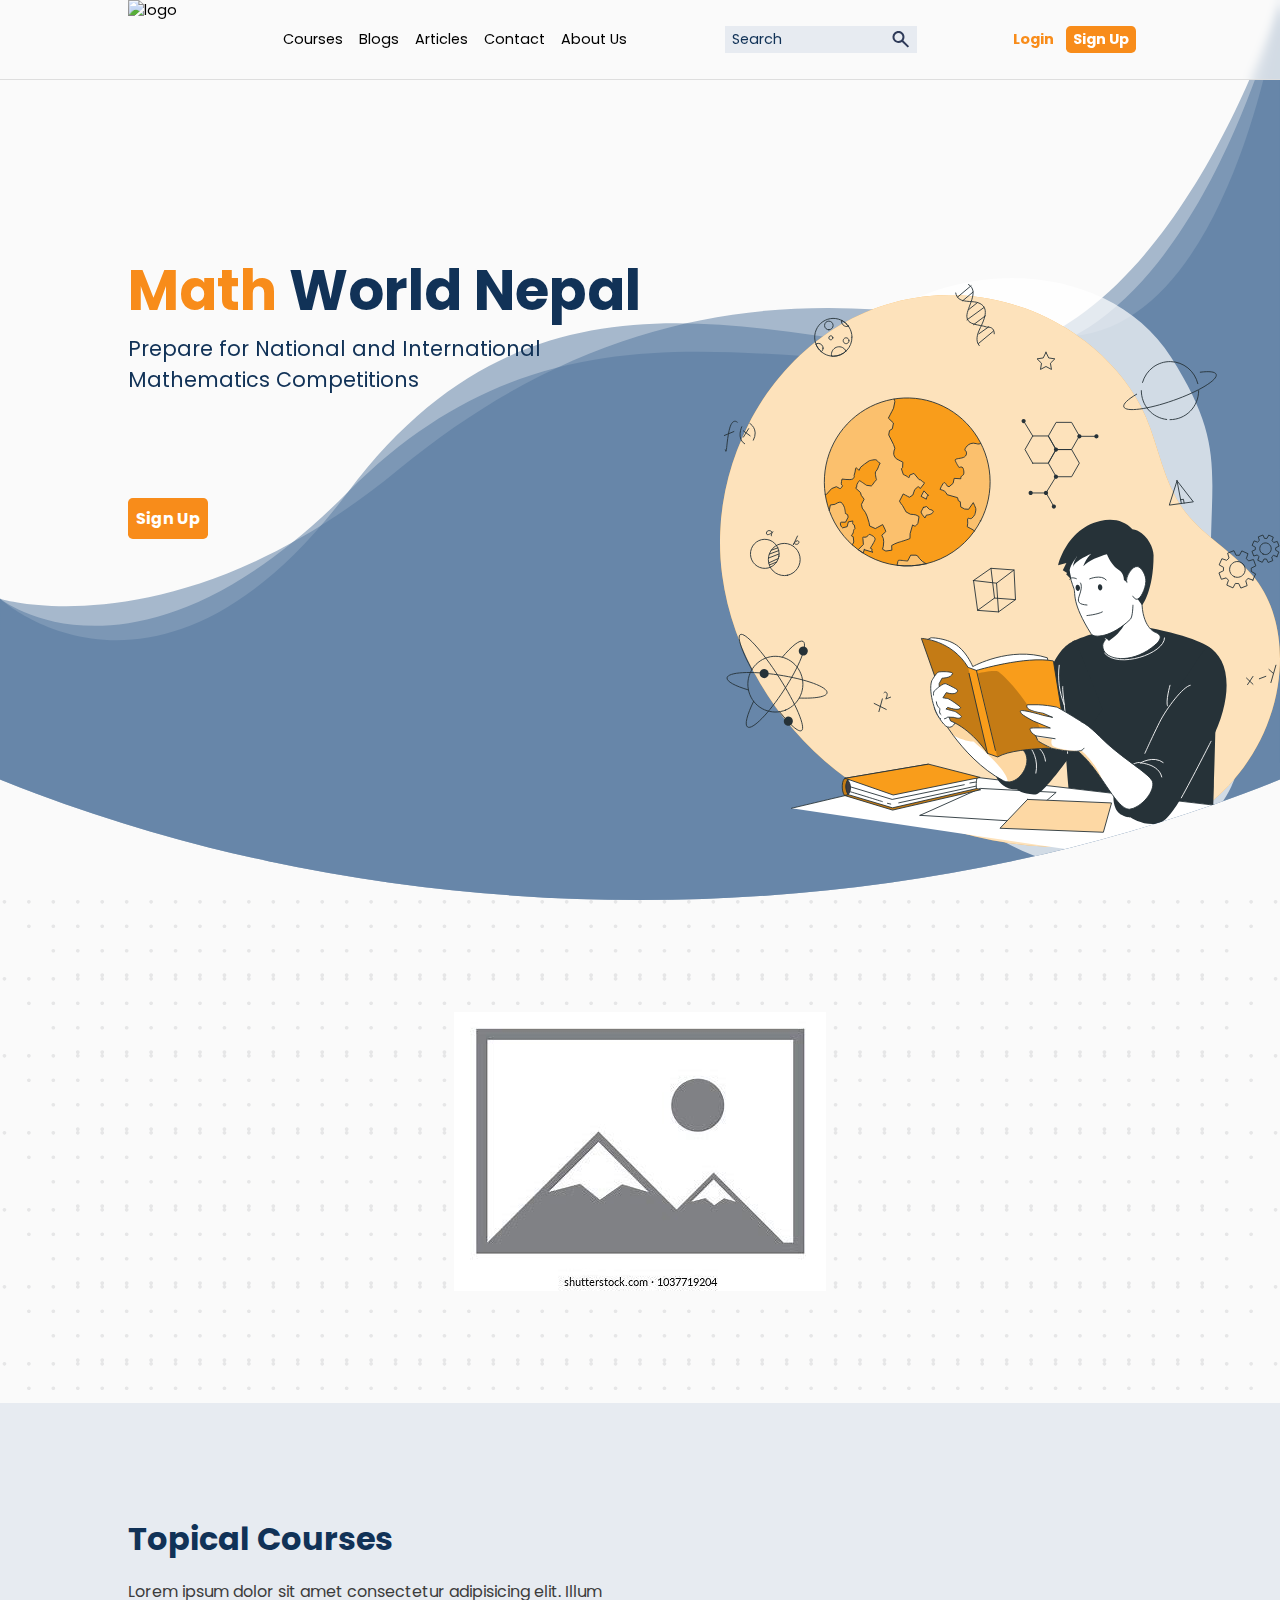
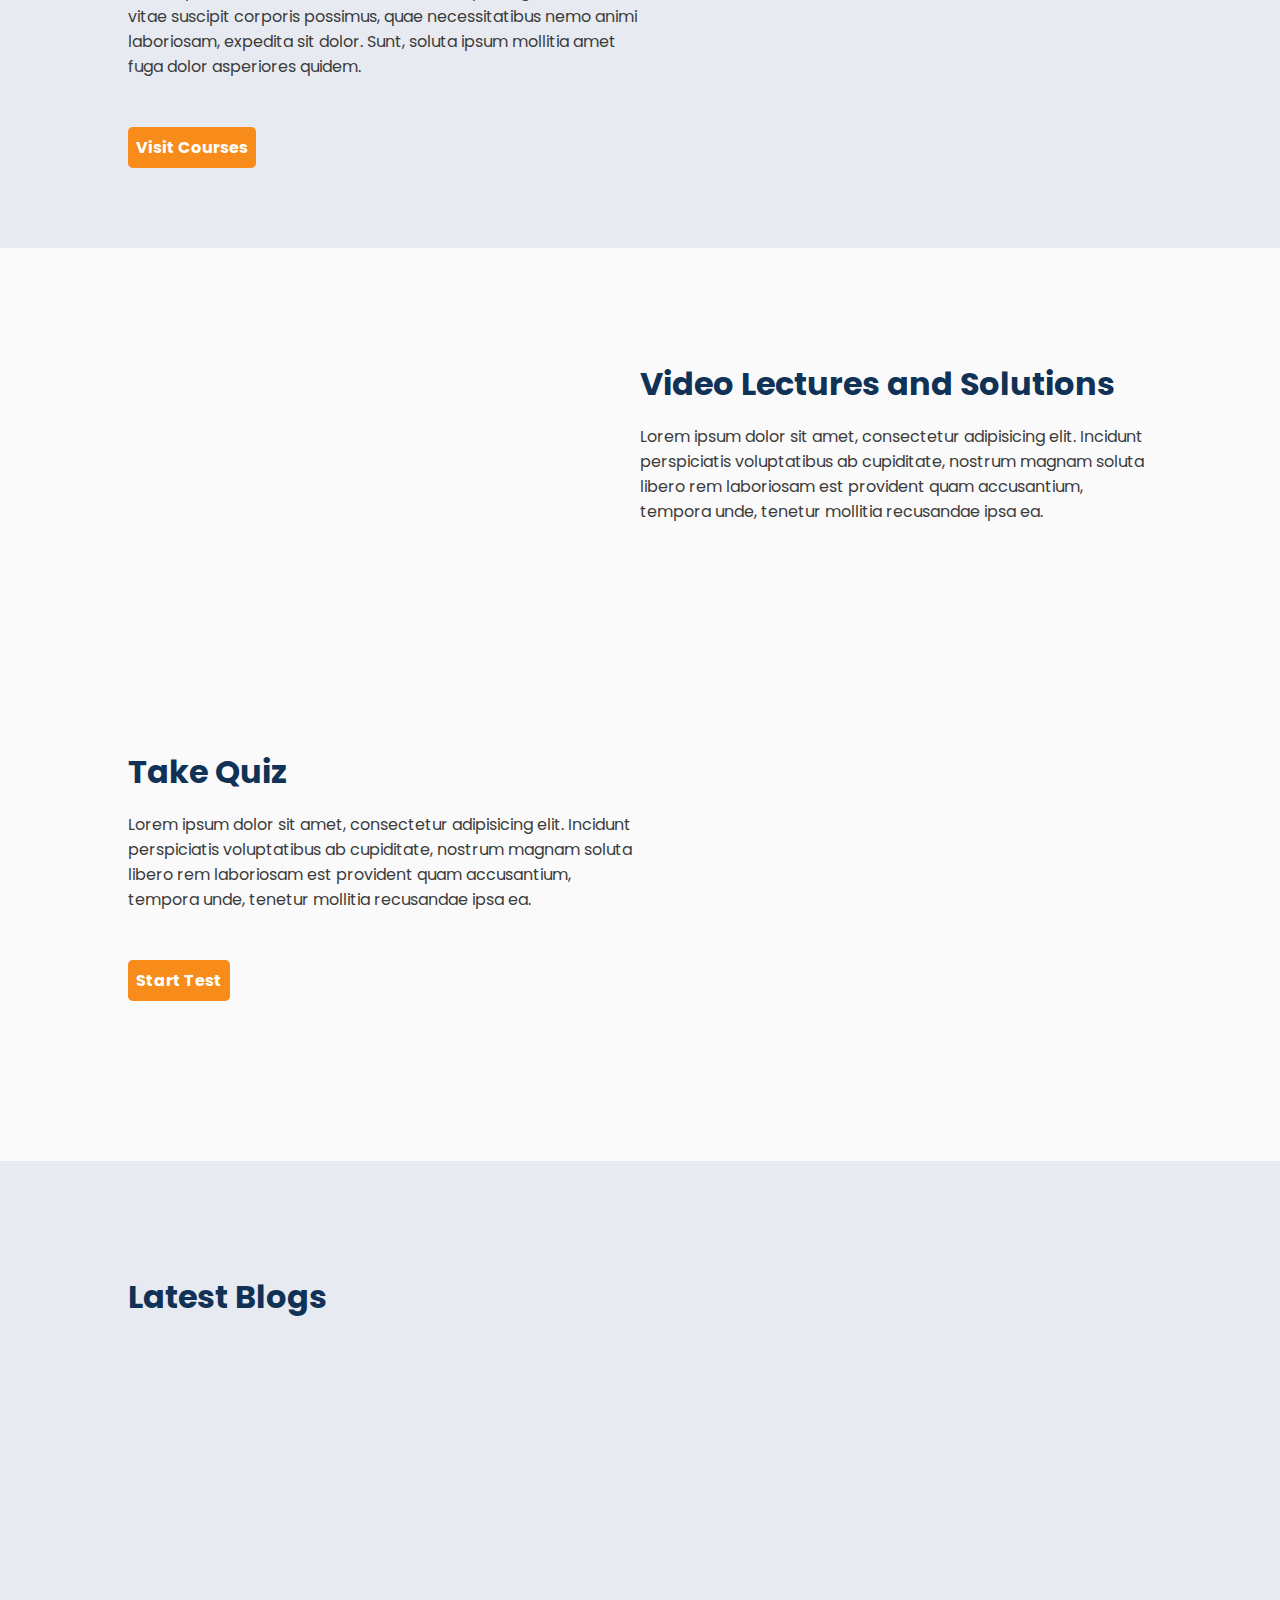
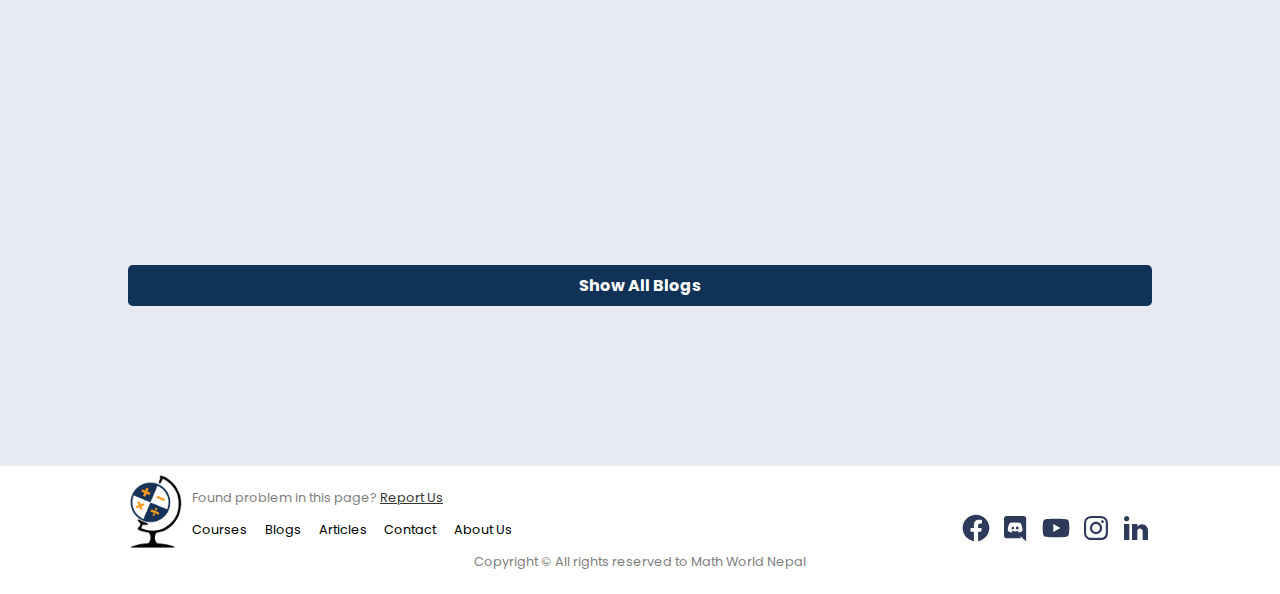
==== commit b3fa40c8: "Adjusted button links and naming for logos" ====
--- a/index.html
+++ b/index.html
@@ -7,26 +7,23 @@
     <title>Math World Nepal</title>
     <link rel="stylesheet" href="./css/style.css" />
     <link rel="stylesheet" href="./css/index.css" />
-    <link
-      rel="shortcut icon"
-      href="./images/footer-image.png"
-      type="image/x-icon"
-    />
+    <link rel="shortcut icon" href="./images/logo.png" type="image/x-icon" />
+
     <link href="https://unpkg.com/aos@2.3.1/dist/aos.css" rel="stylesheet" />
   </head>
   <body>
     <div id="nav-bar">
       <span class="logo">
-        <img src="./images/logo.png" alt="logo" />
+        <img src="./images/logo-new.png" alt="logo" />
       </span>
 
       <nav class="hidden">
         <ul>
+          <li><a>Courses</a></li>
+          <li><a>Blogs</a></li>
+          <li><a>Articles</a></li>
+          <li><a>Contact</a></li>
           <li><a>About Us</a></li>
-          <li><a>Courses</a></li>
-          <li><a>Recent</a></li>
-          <li><a>Blogs</a></li>
-          <li><a>Contact</a></li>
         </ul>
       </nav>
       <div class="search-bar">
@@ -47,10 +44,7 @@
     <section class="main">
       <header>
         <h1 class="title-text"><span class="math">Math</span> World Nepal</h1>
-        <p>
-          Creating an Intellectual mathematics platform in Nepal through
-          research, content creation, tutoring and digital networking
-        </p>
+        <p>Prepare for National and International Mathematics Competitions</p>
       </header>
       <button class="primary-button">Sign Up</button>
       <img
@@ -62,36 +56,16 @@
       />
     </section>
     <section class="video-introduction">
-      <iframe
-        data-aos="flip-left"
-        data-aos-easing="ease-out"
-        data-aos-duration="500"
-        width="560"
-        height="315"
-        src="https://www.youtube.com/embed/DUbqVBnKoKA?rel=0&amp;autoplay=1&mute=0&controls=0&loop=1&list=PLG8EmCEgd5zhfvhFjQzDgYn1SlcWDyLEm"
-      >
-      </iframe>
-      <button class="primary-button">Learn More About Us</button>
+      <img src="./images/placeholder-image.jpg" />
+      <!-- indroduction video goes here -->
     </section>
     <section class="topical-courses">
       <h2>Topical Courses</h2>
       <p>
-        Continue your Mathematics education with our ingenious interactive
-        <span
-          >lecture videos, articles/notes, 3-D animations, blogs, analytical
-          questions, and video solutions</span
-        >
-        that cover the main ideas of various theorems, proofs, and concepts
-        associated with the syallabus of
-        <a href="https://www.imo-official.org" target="_blank"
-          >International Mathematical Olympiad</a
-        >,
-        <a href="https://igo-official.ir" d target="_blank"
-          >Iranian Geometry Olympiad</a
-        >, and
-        <a href="https://iymc.info/en/" target="_blank"
-          >International Youth Math Challenge</a
-        >
+        Lorem ipsum dolor sit amet consectetur adipisicing elit. Illum vitae
+        suscipit corporis possimus, quae necessitatibus nemo animi laboriosam,
+        expedita sit dolor. Sunt, soluta ipsum mollitia amet fuga dolor
+        asperiores quidem.
       </p>
       <button class="primary-button">Visit Courses</button>
       <div
@@ -102,83 +76,65 @@
         data-aos-easing="ease-out"
       >
         <div class="card">
-          <img src="./images/geometry.png" alt="" />
+          <img src="./images/placeholder-image.jpg" alt="" />
           <h6>Geometry</h6>
           <ul>
-            <li>Straight Lines</li>
-            <li>Trigonometry</li>
-            <li>Solution of Triangles</li>
-            <li>Operation of Circles</li>
-            <li>Theorems</li>
-          </ul>
-        </div>
-        <div class="card">
-          <img src="./images/algebra.png" alt="" />
+            <li>Sub-topics</li>
+            <li>Sub-topics</li>
+            <li>Sub-topics</li>
+            <li>Sub-topics</li>
+          </ul>
+        </div>
+        <div class="card">
+          <img src="./images/placeholder-image.jpg" alt="" />
           <h6>Algebra</h6>
           <ul>
-            <li>Polynomials</li>
-            <li>Quadratic Functions</li>
-            <li>Maxima and Minia</li>
-            <li>Solving Graphically</li>
-            <li>RM-HM-GM-HM</li>
-          </ul>
-        </div>
-        <div class="card">
-          <img src="./images/combinatorics.png" alt="" />
+            <li>Sub-topics</li>
+            <li>Sub-topics</li>
+            <li>Sub-topics</li>
+            <li>Sub-topics</li>
+          </ul>
+        </div>
+        <div class="card">
+          <img src="./images/placeholder-image.jpg" alt="" />
           <h6>Combinatorics</h6>
           <ul>
-            <li>Set Theory</li>
-            <li>Probability</li>
-            <li>Permutations</li>
-            <li>Combinations</li>
-            <li>Graph Theory</li>
-          </ul>
-        </div>
-        <div class="card">
-          <img src="./images/numbertheory.png" alt="" />
+            <li>Sub-topics</li>
+            <li>Sub-topics</li>
+            <li>Sub-topics</li>
+            <li>Sub-topics</li>
+          </ul>
+        </div>
+        <div class="card">
+          <img src="./images/placeholder-image.jpg" alt="" />
           <h6>Number Theory</h6>
           <ul>
-            <li>Divisibility</li>
-            <li>GCD and LCM</li>
-            <li>Modular Arithmetic</li>
-            <li>Fermat's Theorem</li>
-            <li>Diophintine Equations</li>
-          </ul>
-        </div>
-      </div>
-    </section>
-    <section class="recent">
-      <h2>Recent News and Projects</h2>
+            <li>Sub-topics</li>
+            <li>Sub-topics</li>
+            <li>Sub-topics</li>
+            <li>Sub-topics</li>
+          </ul>
+        </div>
+      </div>
+    </section>
+    <section class="video-lectures">
+      <h2>Video Lectures and Solutions</h2>
       <p>
-        Get updated about the recent
-        <span>research, news, and avancement</span> in the field of Mathematics
-        world. Also, learn about all our projects in one-click.
+        Lorem ipsum dolor sit amet, consectetur adipisicing elit. Incidunt
+        perspiciatis voluptatibus ab cupiditate, nostrum magnam soluta libero
+        rem laboriosam est provident quam accusantium, tempora unde, tenetur
+        mollitia recusandae ipsa ea.
       </p>
-      <button class="primary-button">Visit Recent</button>
-      <div
-        class="recent-image"
-        data-aos="fade-down"
-        data-aos-anchor-placement="center-bottom"
-        data-aos-duration="1000"
-        data-aos-easing="ease-out"
-      >
-        <div class="variant-card">
-          <video autoplay loop muted>
-            <source src="./images/iymc-update.mp4" type="video/mp4" />
-            <source src="movie.ogg" type="video/ogg" />
-            Your browser does not support the video tag.
-          </video>
-          <h6>Update about IYMC-2019</h6>
-        </div>
-        <div class="variant-card">
-          <video autoplay loop muted>
-            <source src="./images/elearning-module.mp4" type="video/mp4" />
-            <source src="movie.ogg" type="video/ogg" />
-            Your browser does not support the video tag.
-          </video>
-          <h6>Project: E-learning Module</h6>
-        </div>
-      </div>
+    </section>
+    <section class="quiz">
+      <h2>Take Quiz</h2>
+      <p>
+        Lorem ipsum dolor sit amet, consectetur adipisicing elit. Incidunt
+        perspiciatis voluptatibus ab cupiditate, nostrum magnam soluta libero
+        rem laboriosam est provident quam accusantium, tempora unde, tenetur
+        mollitia recusandae ipsa ea.
+      </p>
+      <button class="primary-button">Start Test</button>
     </section>
     <section class="blogs">
       <h2>Latest Blogs</h2>
@@ -190,29 +146,26 @@
           data-aos-anchor-placement="top-bottom"
           data-aos-delay="100"
         >
-          <img src="images/blog-image.png" />
-          <h4>Are there couple of universes?</h4>
+          <img src="images/placeholder-image.jpg" />
+          <h4>Heading/Title</h4>
           <p>
-            Isn’t one vast, historic, and mysterious universe isn’t sufficient
-            for you? Well, because it happens, there are others. Among
-            physicists, it’s now no longer controversial. Our universe is,
-            however, one in an unimaginably huge ocean of universes known as the
-            multiverse. If that idea <span>.............</span>
+            Lorem ipsum dolor sit amet consectetur, adipisicing elit. Ab fuga
+            expedita eum explicabo obcaecati recusandae quas error,
+            exercitationem hic incidunt eligendi, pariatur dolore cumque beatae,
+            facere impedit officiis dolores temporibus! Magnam reprehenderit
+            doloribus provident beatae, aperiam dolorem ipsum corrupti explicabo
+            officiis iste rerum, eos fugit accusamus deserunt sint excepturi
+            distinctio aliquid veritatis iure ab ipsa quo molestiae vel. Sint,
+            quia!
           </p>
           <div class="author-details">
             <img class="profile-pic" src="images/user-circle-icon.svg" />
-            <span><b class="author-name">Ranjan Sharma</b> on</span>
+            <span><b class="author-name">Name Surname</b> on</span>
             <span class="publish-date">9 May, 2021</span>
           </div>
         </div>
       </div>
       <button class="primary-button">Show All Blogs</button>
-    </section>
-    <section class="contact">
-      <h2>Have got any queries?</h2>
-      <p>Get in touch with us. We'd love to hear from you!</p>
-      <button class="primary-button">Contact Us</button>
-      <div class="contact-template"></div>
     </section>
     <footer class="page-footer">
       <span class="logo">
@@ -223,11 +176,11 @@
       >
       <nav>
         <ul class="page-links">
+          <li><a>Courses</a></li>
+          <li><a>Blogs</a></li>
+          <li><a>Articles</a></li>
+          <li><a>Contact</a></li>
           <li><a>About Us</a></li>
-          <li><a>Courses</a></li>
-          <li><a>Recent</a></li>
-          <li><a>Blogs</a></li>
-          <li><a>Contact</a></li>
         </ul>
         <ul class="social-links">
           <li>
